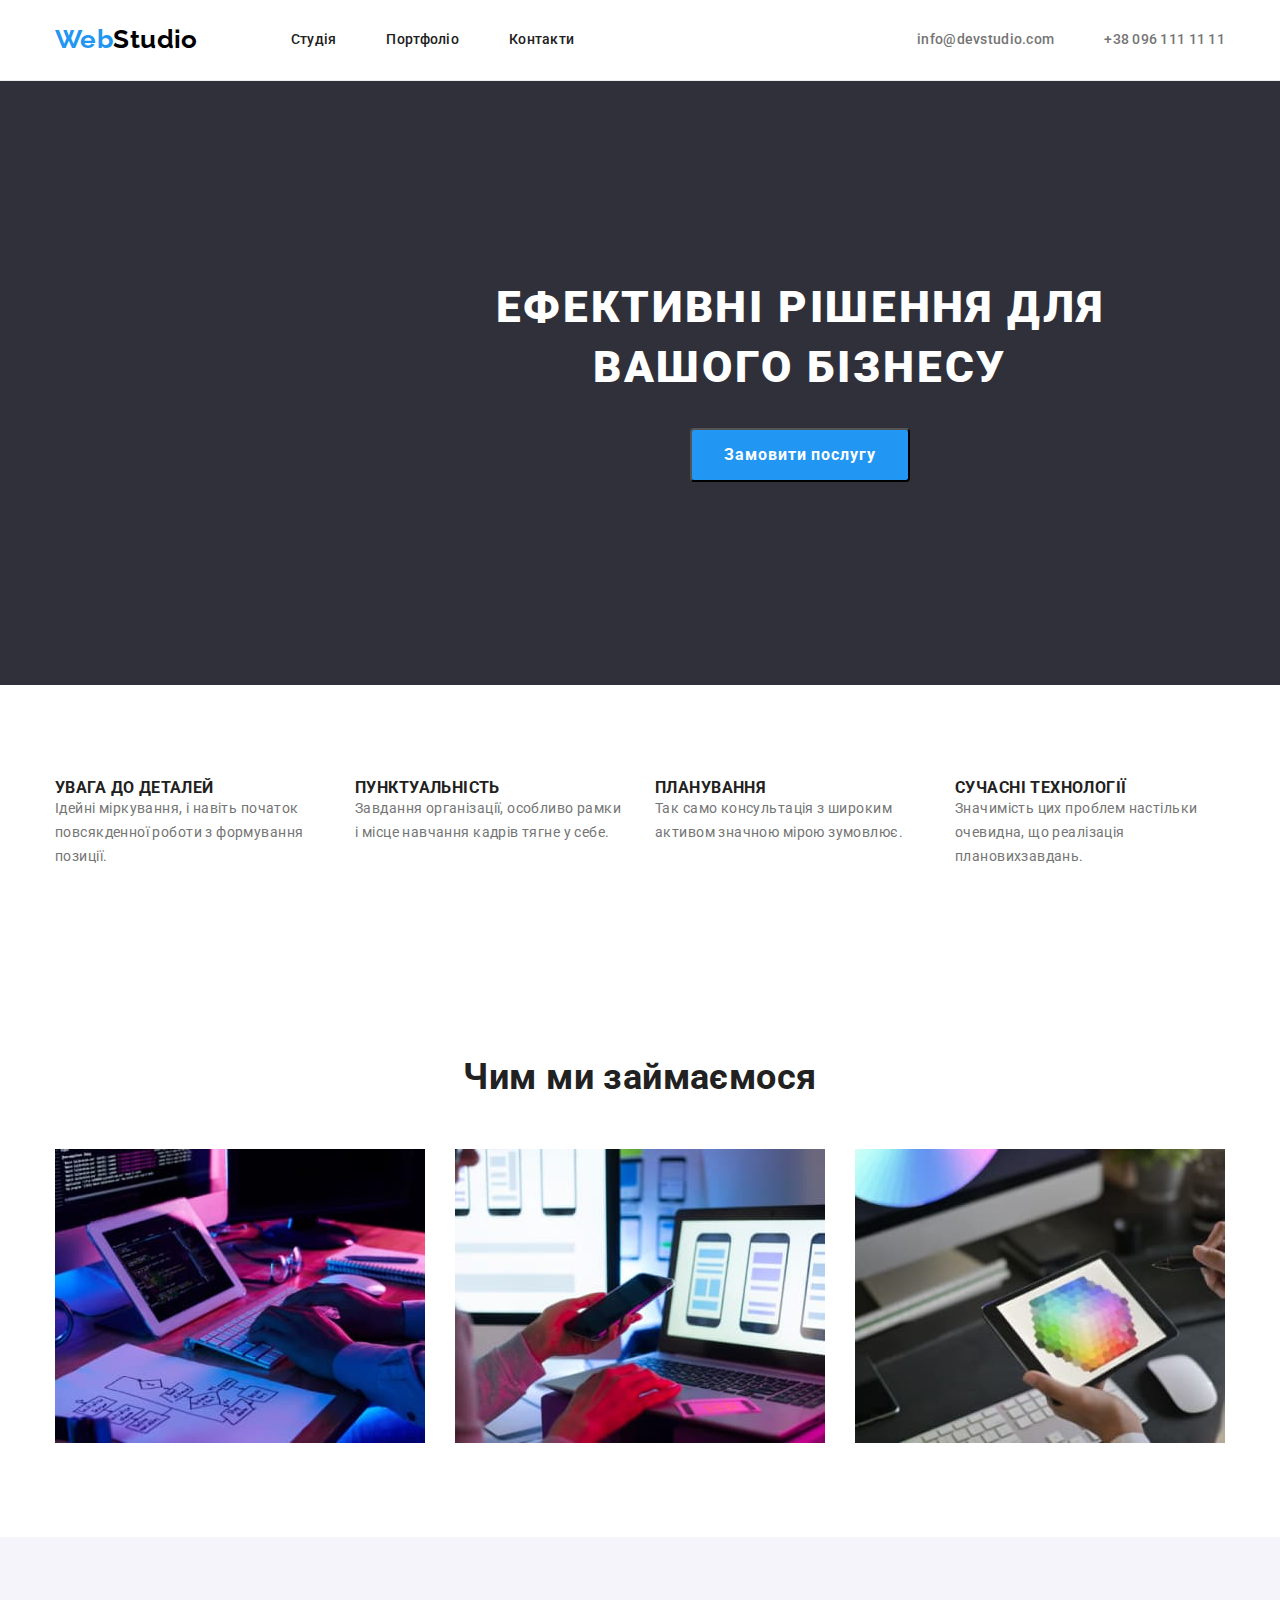
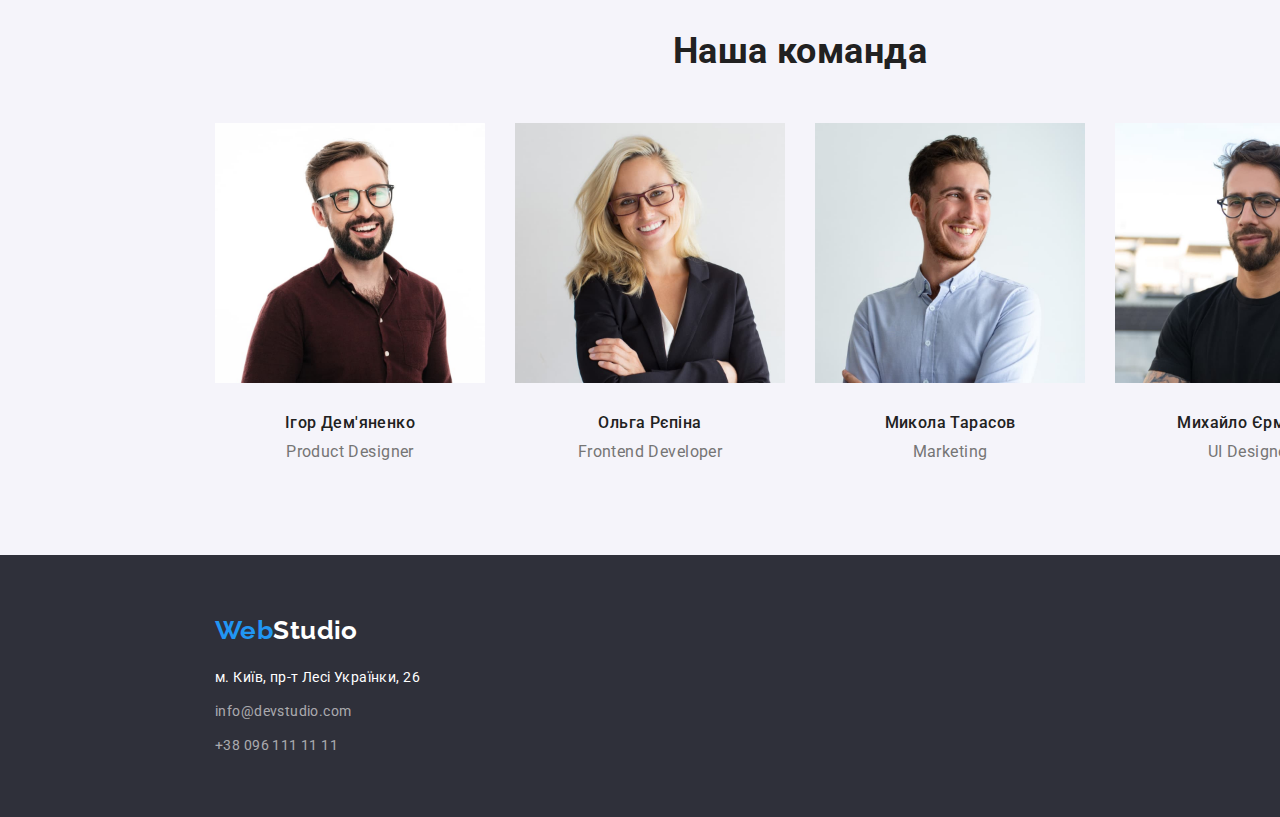
==== index.html @ 558d6cc8 "Initial commit" ====
<!DOCTYPE html>
<html lang="uk">
  <head>
    <meta charset="UTF-8" />
    <meta http-equiv="X-UA-Compatible" content="IE=edge" />
    <meta name="viewport" content="width=device-width, initial-scale=1.0" />
    <title>WebStudio</title>
    <link
      rel="stylesheet"
      href="https://cdnjs.cloudflare.com/ajax/libs/modern-normalize/1.1.0/modern-normalize.min.css"
    />
    <link rel="stylesheet" href="./css/style.css" />
    <link rel="preconnect" href="https://fonts.googleapis.com" />
    <link rel="preconnect" href="https://fonts.gstatic.com" crossorigin />
    <link
      href="https://fonts.googleapis.com/css2?family=Montserrat:wght@400;700&family=Raleway:wght@700&family=Roboto:wght@400;500;700;900&display=swap"
      rel="stylesheet"
    />
  </head>
  <body>
    <!--Шапка-->
    <header class="hat">
      <div class="container">
        <nav class="site-nav">
          <a class="logo" href="/"><span class="logo-text">Web</span>Studio</a>
          <ul class="hat-list">
            <li class="item"><a class="link" href="./index.html">Студія</a></li>
            <li class="item">
              <a class="link" href="./portfolio.html">Портфоліо</a>
            </li>
            <li class="item"><a class="link" href="">Контакти</a></li>
          </ul>
        </nav>
        <ul class="auth-nav">
          <li class="item">
            <a class="link" href="mailto:info@devstudio.com"
              >info@devstudio.com</a
            >
          </li>
          <li class="item">
            <a class="link" href="tel:+380961111111">+38 096 111 11 11</a>
          </li>
        </ul>
      </div>
    </header>
    <main>
      <!--Герой-->

      <section class="hero ">
        <div class="hero-box container">
          <h1 class="hero-title">
          Ефективні рішення для вашого бізнесу
        </h1>
        <button class="button" type="button">Замовити послугу</button>
        </div>
      </section>

      <!--особливості-->

      <section class="features section container">
        <h2 class="section-title visually-hidden">Особливості</h2>
        <ul class="features-list">

          <li class="item">
            <h3 class="features-title">УВАГА ДО ДЕТАЛЕЙ</h3>
            <p class="features-text">
              Ідейні міркування, і навіть початок повсякденної роботи з
              формування позиції.
            </p>
          </li>

          <li class="item">
            <h3 class="features-title">ПУНКТУАЛЬНІСТЬ</h3>
            <p class="features-text">
              Завдання організації, особливо рамки і місце навчання кадрів тягне
              у себе.
            </p>
          </li>

          <li class="item">
            <h3 class="features-title">ПЛАНУВАННЯ</h3>
            <p class="features-text">
              Так само консультація з широким активом значною мірою зумовлює.
            </p>
          </li>

          <li class="item">
            <h3 class="features-title">СУЧАСНІ ТЕХНОЛОГІЇ</h3>
            <p class="features-text">
              Значимість цих проблем настільки очевидна, що реалізація
              плановихзавдань.
            </p>
          </li>
        </ul>
      </section>

      <!--чим ми займаемося-->

      <section class="work section container">
        <h2 class="section-title">Чим ми займаємося</h2>
        <ul class="work-list">
          <li class="item">
            <img 
              class="image"
              src="./images/desktop.jpg"
              alt="створення дистопних додатків"
              width="370"
            />
          </li>
          <li class="item">
            <img 
              class="image"
              src="./images/mobile.jpg"
              alt="створення мобільних додатків"
              width="370"
            />
          </li>
          <li class="item">
            <img 
              class="image"
              src="./images/design.jpg"
              alt="виконання дизайнерських рішень"
              width="370"
            />
          </li>
        </ul>
      </section>

      <!--наша команда-->

      <section class="comand section">
        <div class="container">
          <h2 class="section-title">Наша команда</h2>
        <ul class="comand-list">
          <li class="item">
            <img 
            class="image" 
            src="./images/igor.jpg" 
            alt="Ігор Дем'яненко" 
            width="270" 
            />
            <h3 class="comand-name">Ігор Дем'яненко</h3>
            <p class="text">Product Designer</p>
          </li>
          <li class="item">
            <img 
            class="image" 
            src="./images/olga.jpg" 
            alt="Ольга Рєпіна" 
            width="270" 
            />
            <h3 class="comand-name">Ольга Рєпіна</h3>
            <p class="text">Frontend Developer</p>
          </li>
          <li class="item">
            <img 
            class="image" 
            src="./images/nikolay.jpg" 
            alt="Микола Тарасов" 
            width="270" 
            />
            <h3 class="comand-name">Микола Тарасов</h3>
            <p class="text">Marketing</p>
          </li>
          <li class="item">
            <img 
            class="image" 
            src="./images/misha.jpg" 
            alt="Михайло Єрмаков" 
            width="270" 
            />
            <h3 class="comand-name">Михайло Єрмаков</h3>
            <p class="text">UI Designer</p>
          </li>
        </ul>
        </div>
      </section>
    </main>

    <!--підвал-->

    <footer class="footer">
      <div class="contact container">
        <a class="link" href="./index.html">
          <span class="logo">Web</span>Studio
        </a>
        <address class="address">
          <ul class="address-list">
            <li class="item">
              <p class="text">м. Київ, пр-т Лесі Українки, 26</p>
            </li>
            <li class="item">
              <a class="link" href="mailto:info@devstudio.com"
                >info@devstudio.com</a
              >
            </li>
            <li class="item">
              <a class="link" href="tel:+380961111111">+38 096 111 11 11</a>
            </li>
          </ul>
        </address>
      </div>
    </footer>
  </body>
</html>
---- css/style.css ----
:root {
  --logo-text: #000000;
  --basic-text-color: #212121;
  --additional-text-color: #757575;
  --auxiliary-text-color: #ffffff;
  --hover-color: #2196f3;
  --backgroud-color: #f5f5f5;
  --comand-fone-color: #f5f4fa;
  --booton-activ-color: #188ce8;
  --border-hat-color: #ececec;
  --contact-footer-color: rgba(255, 255, 255, 0.6);
  --background-footer-color: #2f303a;
  --border-portfolio-color: #EEEEEE;
}

body {
  color: var(--additional-text-color);
  background-color: var(--auxiliary-text-color);
  font-family: "Roboto", sans-serif;
  font-size: 14px;
  line-height: 1.71;
  letter-spacing: 0.03em;
}

h1,h2,h3,ul,li,p{
  margin: 0;
  padding: 0;
}

img{
  display: block;
  max-width: 100%;
}


/* формат мейна */


.container {
  margin-left: auto;
  margin-right: auto;
  width: 1200px;
  padding-left: 15px;
  padding-right: 15px;
}


/* стиль логотипу */

.logo {
  color: var(--logo-text);

  font-family: "Raleway";
  font-weight: 700;
  font-size: 26px;
  line-height: 1.19;
  text-decoration: none;
}

.logo-text {
  color: var(--hover-color);
}

/* стиль навігації */

.hat {
  border-bottom-width: 1px;
  border-bottom-style: solid;
  border-bottom-color: var(--border-hat-color);
  background-color: var(--auxiliary-text-color);
}

.hat .container{
  display: flex;
  justify-content: space-between;
  align-items: center;
}

.hat .logo {
  padding: 24px 0 25px;
  margin-right: 93px;
}

.hat-list {
  display: flex;
  list-style: none;
}

.hat-list > .item {
  display: block;
}

.hat-list .item:not(:last-child) {
  margin-right: 50px;
}

.hat .link {
  font-weight: 500;
  line-height: 1.14;
  letter-spacing: 0.02em;
  text-decoration: none;
}

.site-nav {
  display: flex;
  align-items: center;
}

.site-nav .link {
  display: block;
  padding: 32px 0;
  color: var(--basic-text-color);
}

.site-nav .link:hover,
.site-nav .link:focus {
  color: var(--hover-color);
}

.auth-nav {
  display: flex;

  list-style: none;
}

.auth-nav .item:not(:first-child) {
  margin-left: 50px;
}

.auth-nav .link {
  padding: 32px 0;
  color: var(--additional-text-color);
}

.auth-nav .link:hover,
.auth-nav .link:focus {
  color: var(--hover-color);
}

/* стиль блоку героя */

.hero {
  width: 1600px;
  text-align: center;
  margin-left: auto;
  margin-right: auto;
  background-color: var(--background-footer-color);
}

.hero-box{
  padding-top: 197px;
  padding-bottom: 203px;}

.hero-title {
  width: 696px;
  margin: auto;
  margin-bottom: 30px;

  color: var(--auxiliary-text-color);

  font-weight: 900;
  font-size: 44px;
  line-height: 1.36;
  text-align: center;
  letter-spacing: 0.06em;
  text-transform: uppercase;
}

/* стилізаця кнопки блоку героя */

.button {
  cursor: pointer;
  border-radius: 4px;
  padding: 10px 32px;

  color: var(--auxiliary-text-color);
  background-color: var(--hover-color);

  font-family: "Roboto";
  font-weight: 700;
  font-size: 16px;
  line-height: 1.88;
  letter-spacing: 0.06em;
}

.button:hover,
.button:focus {
  background-color: var(--booton-activ-color);
}

/* стиль заголовків секцій */
.visually-hidden {
  position: absolute;
  white-space: nowrap;
  width: 1px;
  height: 1px;
  overflow: hidden;
  border: 0;
  padding: 0;
  clip: rect(0 0 0 0);
  clip-path: inset(50%);
  margin: -1px;
  font-size: 36px;
  line-height: 1.16;
}

.section-title {
  margin-bottom: 50px;
  color: var(--basic-text-color);

  font-weight: 700;
  font-size: 36px;
  line-height: 1.16;
  text-align: center;
}

.section {
  padding-top: 94px;
  padding-bottom: 94px;
}

/* стиль секції особливості */

.features-title {
  color: var(--basic-text-color);
  font-weight: 700;
  line-height: 1.14;
  text-transform: uppercase;
}

.features-list {
  display: flex;
  margin-left: -30px;

  list-style: none;
}

.features-list .item{
  margin-left: 30px;
  flex-basis: calc(100% / 4 - 30px);
}

/* стиль секції чим ми займаємося */

.work-list {
  display: flex;
  margin-left: -30px;

  list-style: none;
}

.work-list .item{
  flex-basis: calc(100% / 3 - 30px);
  margin-left: 30px;
}

/* стиль секції команда */

.comand {
  width: 1600px;
  margin-left: auto;
  margin-right: auto;
  background-color: var(--comand-fone-color);
}

.comand-name {
  margin-bottom: 10px;

  color: var(--basic-text-color);

  font-weight: 500;
  font-size: 16px;
  line-height: 1.19;
}

.comand-list {
  display: flex;
  margin-left: -30px;
  list-style: none;
}

.comand-list .item {
  margin-left: 30px;
  flex-basis: calc(100% / 4 - 30px);
  text-align: center;
}

.comand-list .image {
  margin-bottom: 30px;
}

.comand-list .text {
  font-size: 16px;
  line-height: 1.19;
}

/* стиль футера */

.footer {
  width: 1600px;
  margin-left: auto;
  margin-right: auto;
  background-color:var(--background-footer-color);
}

.container > .link {
  display: inline-block;
  margin-bottom: 20px;

  color: var(--auxiliary-text-color);
  font-family: "Raleway";
  font-weight: 700;
  font-size: 26px;
  line-height: 1.19;
  text-decoration: none;
}

.footer .logo {
  color: var(--hover-color);
}

.contact{
  padding: 60px 15px;
}

/* стилізація адреса футера */

.address {
  font-style: normal;
}

.address-list {
  list-style: none;
}

.address-list .item:not(:last-child) {
  margin-bottom: 10px;
}

.address-list .link {
  color: var(--contact-footer-color);
  text-decoration: none;
}

.address-list .link:hover,
.address-list .link:focus {
  color: var(--hover-color);
}

.address .text {
  color: var(--auxiliary-text-color);
}

/* портфолио */
/*   фильтр  */

.filter-button {
  padding: 6px 22px;
  border-radius: 4px;

  color: var(--basic-text-color);
  background-color: var(--comand-fone-color);

  cursor: pointer;
  font-family: "Roboto";
  font-weight: 500;
  font-size: 16px;
  line-height: 1.62;
}

.filter-button:hover,
.filter-button:focus {
  color: var(--auxiliary-text-color);
  background-color: var(--hover-color);
}

.filter-list {
  display: flex;
  justify-content: center;
  margin-bottom: 50px;

  list-style: none;
}

.filter-list .item:not(:last-child) {
  margin-right: 8px;
}
/* стилізація проєктів */

.project{
  width: 1600px;
  margin-left: auto;
  margin-right: auto;
}

.project-list {
  display: flex;
  flex-wrap: wrap;
  justify-content: center;

  list-style: none;
}

.project-list .item {
  margin-right: 30px;
  margin-bottom: 30px;
  flex-basis: calc((100% - 2*30px) / 3);
}

.project-list .item:nth-child(3n){
  margin-right: 0;
}
.project-list .item:nth-last-child(-n + 3){
  margin-bottom: 0;
}

.item .link {
  text-decoration: none;
}



.project-list .text {
  border: 1px solid var(--border-portfolio-color);
  border-top: transparent;
  padding: 20px 24px;
}

.project-name {
  margin-bottom: 4px;

  color: var(--basic-text-color);
  text-decoration: none;
  font-weight: 700;
  font-size: 18px;
  line-height: 2;
  letter-spacing: 0.06em;
}

.project-text {
  color: var(--additional-text-color);
  font-size: 16px;
  line-height: 1.88;
}
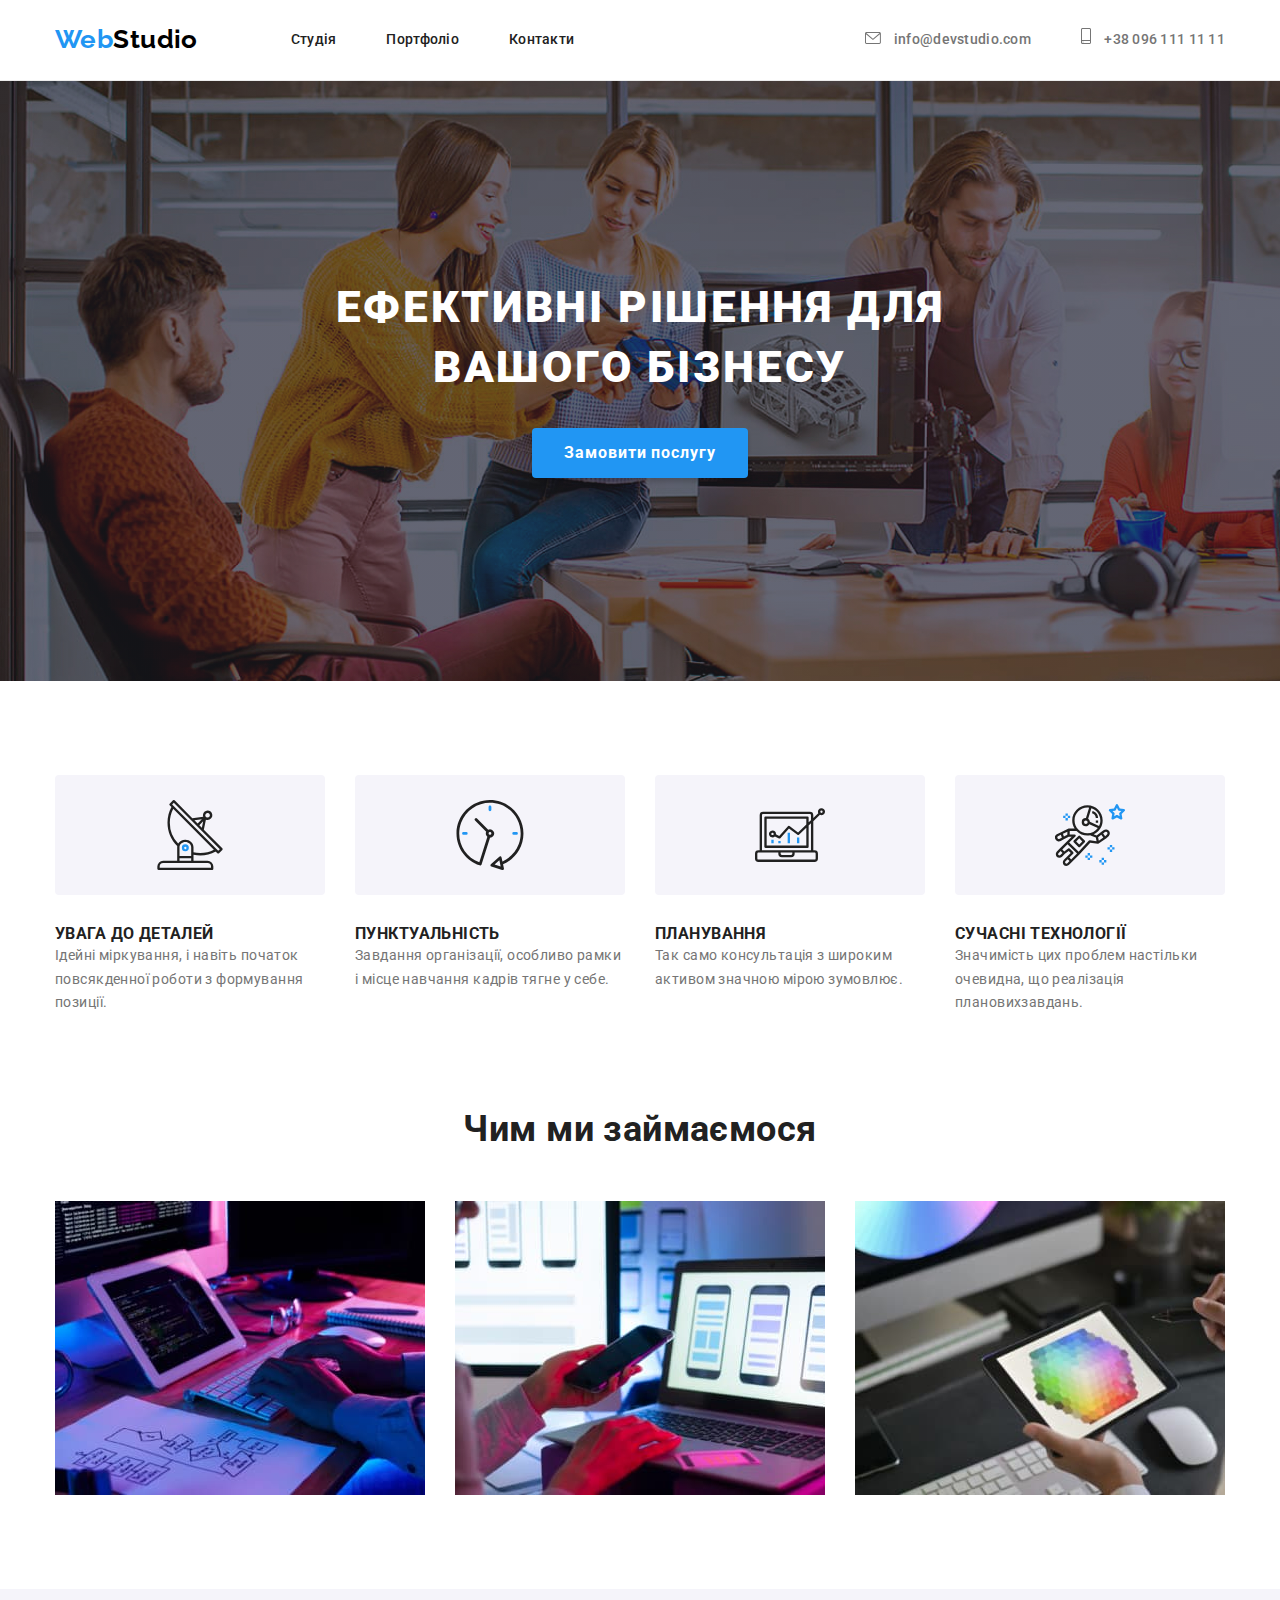
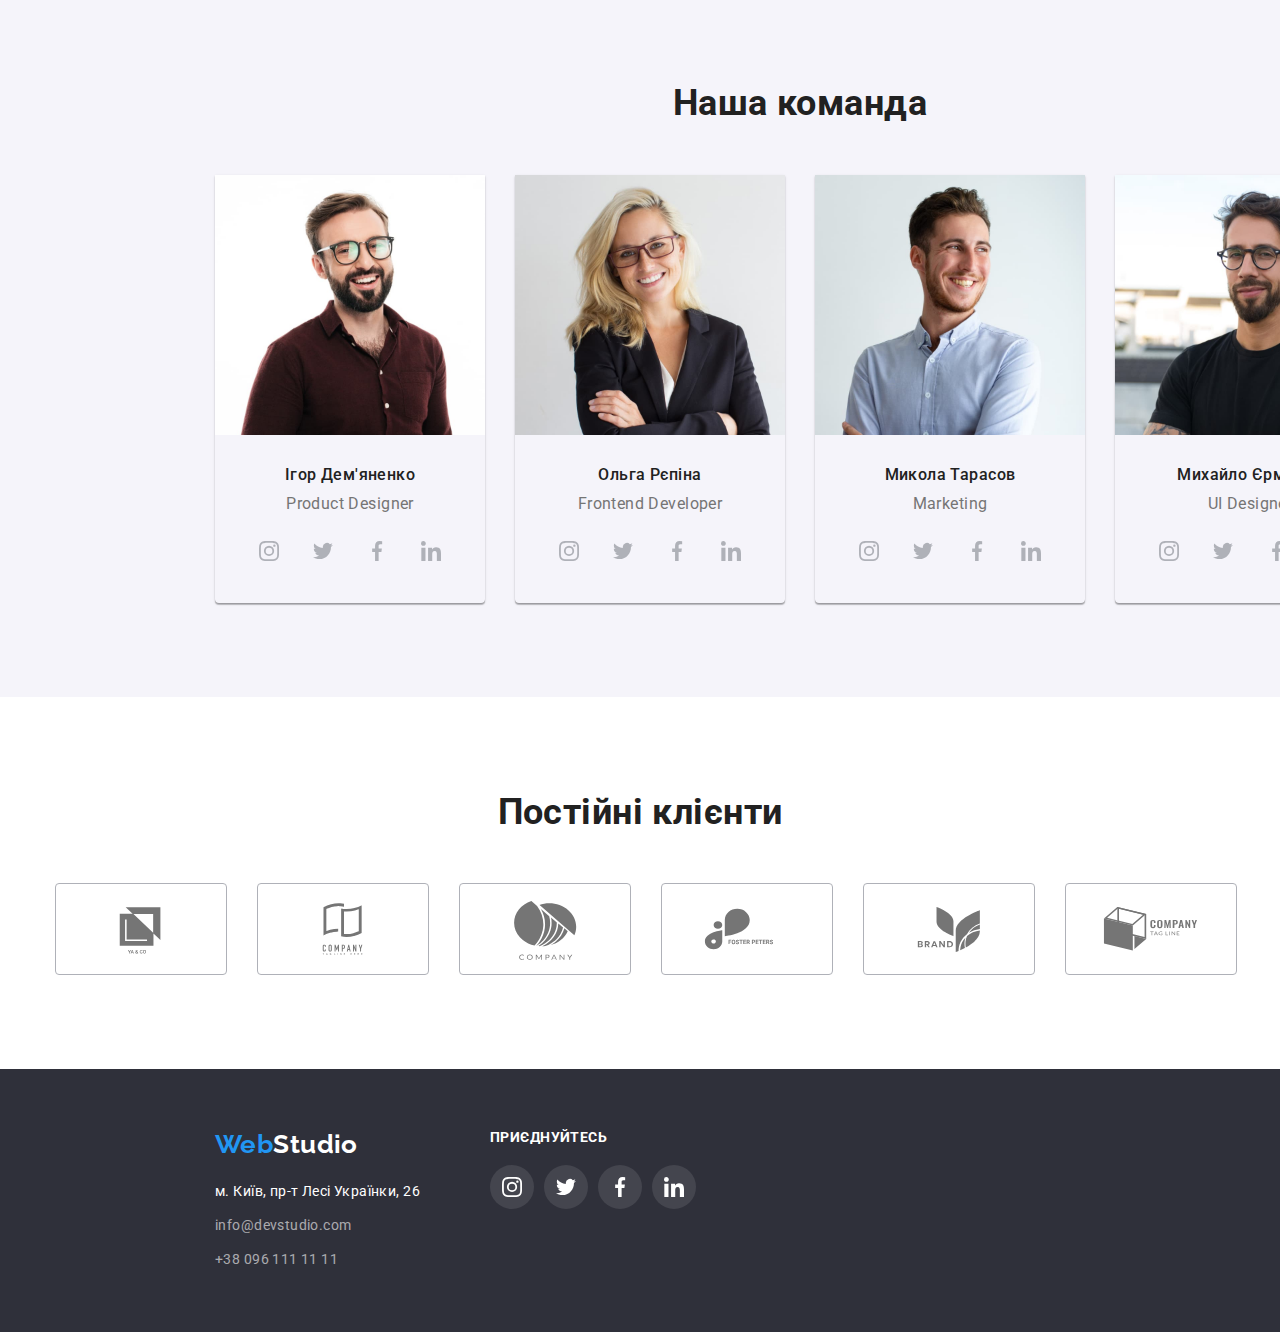
==== commit cfa170a2: "стилізація свг, добавлення секції" ====
--- a/index.html
+++ b/index.html
@@ -17,8 +17,11 @@
       rel="stylesheet"
     />
   </head>
+  
   <body>
+
     <!--Шапка-->
+
     <header class="hat">
       <div class="container">
         <nav class="site-nav">
@@ -33,25 +36,32 @@
         </nav>
         <ul class="auth-nav">
           <li class="item">
-            <a class="link" href="mailto:info@devstudio.com"
-              >info@devstudio.com</a
-            >
-          </li>
-          <li class="item">
-            <a class="link" href="tel:+380961111111">+38 096 111 11 11</a>
+            <a class="link" href="mailto:info@devstudio.com">
+              <svg class="icon-mail">
+                <use href="./images/icons.svg#icon-envelope"></use>
+              </svg>
+              info@devstudio.com
+            </a>
+          </li>
+          <li class="item">
+            <a class="link" href="tel:+380961111111">
+              <svg class="icon-smartphone">
+                <use href="./images/icons.svg#icon-smartphone"></use>
+              </svg>
+              +38 096 111 11 11
+            </a>
           </li>
         </ul>
       </div>
     </header>
+
     <main>
       <!--Герой-->
 
-      <section class="hero ">
+      <section class="hero">
         <div class="hero-box container">
-          <h1 class="hero-title">
-          Ефективні рішення для вашого бізнесу
-        </h1>
-        <button class="button" type="button">Замовити послугу</button>
+          <h1 class="hero-title">Ефективні рішення для вашого бізнесу</h1>
+          <button class="button" type="button">Замовити послугу</button>
         </div>
       </section>
 
@@ -60,8 +70,12 @@
       <section class="features section container">
         <h2 class="section-title visually-hidden">Особливості</h2>
         <ul class="features-list">
-
-          <li class="item">
+          <li class="item">
+            <div class="blok-icon">
+              <svg class="features-icon" width="70px" height="70px">
+                <use href="./images/icons.svg#icon-antenna"></use>
+              </svg>
+            </div>
             <h3 class="features-title">УВАГА ДО ДЕТАЛЕЙ</h3>
             <p class="features-text">
               Ідейні міркування, і навіть початок повсякденної роботи з
@@ -70,6 +84,11 @@
           </li>
 
           <li class="item">
+            <div class="blok-icon">
+              <svg class="features-icon" width="70px" height="70px">
+                <use href="./images/icons.svg#icon-clock"></use>
+              </svg>
+            </div>
             <h3 class="features-title">ПУНКТУАЛЬНІСТЬ</h3>
             <p class="features-text">
               Завдання організації, особливо рамки і місце навчання кадрів тягне
@@ -78,6 +97,11 @@
           </li>
 
           <li class="item">
+            <div class="blok-icon">
+              <svg class="features-icon" width="70px" height="70px">
+                <use href="./images/icons.svg#icon-diagram"></use>
+              </svg>
+            </div>
             <h3 class="features-title">ПЛАНУВАННЯ</h3>
             <p class="features-text">
               Так само консультація з широким активом значною мірою зумовлює.
@@ -85,6 +109,11 @@
           </li>
 
           <li class="item">
+            <div class="blok-icon">
+              <svg class="features-icon" width="70px" height="70px">
+                <use href="./images/icons.svg#icon-astronaut"></use>
+              </svg>
+            </div>
             <h3 class="features-title">СУЧАСНІ ТЕХНОЛОГІЇ</h3>
             <p class="features-text">
               Значимість цих проблем настільки очевидна, що реалізація
@@ -96,11 +125,11 @@
 
       <!--чим ми займаемося-->
 
-      <section class="work section container">
+      <section class="work container">
         <h2 class="section-title">Чим ми займаємося</h2>
         <ul class="work-list">
           <li class="item">
-            <img 
+            <img
               class="image"
               src="./images/desktop.jpg"
               alt="створення дистопних додатків"
@@ -108,7 +137,7 @@
             />
           </li>
           <li class="item">
-            <img 
+            <img
               class="image"
               src="./images/mobile.jpg"
               alt="створення мобільних додатків"
@@ -116,7 +145,7 @@
             />
           </li>
           <li class="item">
-            <img 
+            <img
               class="image"
               src="./images/design.jpg"
               alt="виконання дизайнерських рішень"
@@ -131,74 +160,290 @@
       <section class="comand section">
         <div class="container">
           <h2 class="section-title">Наша команда</h2>
-        <ul class="comand-list">
-          <li class="item">
-            <img 
-            class="image" 
-            src="./images/igor.jpg" 
-            alt="Ігор Дем'яненко" 
-            width="270" 
-            />
-            <h3 class="comand-name">Ігор Дем'яненко</h3>
-            <p class="text">Product Designer</p>
-          </li>
-          <li class="item">
-            <img 
-            class="image" 
-            src="./images/olga.jpg" 
-            alt="Ольга Рєпіна" 
-            width="270" 
-            />
-            <h3 class="comand-name">Ольга Рєпіна</h3>
-            <p class="text">Frontend Developer</p>
-          </li>
-          <li class="item">
-            <img 
-            class="image" 
-            src="./images/nikolay.jpg" 
-            alt="Микола Тарасов" 
-            width="270" 
-            />
-            <h3 class="comand-name">Микола Тарасов</h3>
-            <p class="text">Marketing</p>
-          </li>
-          <li class="item">
-            <img 
-            class="image" 
-            src="./images/misha.jpg" 
-            alt="Михайло Єрмаков" 
-            width="270" 
-            />
-            <h3 class="comand-name">Михайло Єрмаков</h3>
-            <p class="text">UI Designer</p>
-          </li>
-        </ul>
+          <ul class="comand-list">
+            <li class="item">
+              <img
+                class="image"
+                src="./images/igor.jpg"
+                alt="Ігор Дем'яненко"
+                width="270"
+              />
+              <div class="comand-box">
+                <h3 class="comand-name">Ігор Дем'яненко</h3>
+                <p class="text">Product Designer</p>
+                <ul class="social-list">
+                  <li class="social-list-item">
+                    <a class="social-list-link" href="#">
+                      <svg class="social-list-icon" width="20" height="20">
+                        <use href="./images/icons.svg#icon-instagram"></use>
+                      </svg>
+                    </a>
+                  </li>
+                  <li class="social-list-item">
+                    <a class="social-list-link" href="#">
+                      <svg class="social-list-icon" width="20" height="20">
+                        <use href="./images/icons.svg#icon-twitter"></use>
+                      </svg>
+                    </a>
+                  </li>
+                  <li class="social-list-item">
+                    <a class="social-list-link" href="#">
+                      <svg class="social-list-icon" width="20" height="20">
+                        <use href="./images/icons.svg#icon-facebook"></use>
+                      </svg>
+                    </a>
+                  </li>
+                  <li class="social-list-item">
+                    <a class="social-list-link" href="#">
+                      <svg class="social-list-icon" width="20" height="20">
+                        <use href="./images/icons.svg#icon-linkedin"></use>
+                      </svg>
+                    </a>
+                  </li>
+                </ul>
+              </div>
+            </li>
+
+            <li class="item">
+              <img
+                class="image"
+                src="./images/olga.jpg"
+                alt="Ольга Рєпіна"
+                width="270"
+              />
+              <div class="comand-box">
+                <h3 class="comand-name">Ольга Рєпіна</h3>
+                <p class="text">Frontend Developer</p>
+                <ul class="social-list">
+                  <li class="social-list-item">
+                    <a class="social-list-link" href="#">
+                      <svg class="social-list-icon" width="20" height="20">
+                        <use href="./images/icons.svg#icon-instagram"></use>
+                      </svg>
+                    </a>
+                  </li>
+                  <li class="social-list-item">
+                    <a class="social-list-link" href="#">
+                      <svg class="social-list-icon" width="20" height="20">
+                        <use href="./images/icons.svg#icon-twitter"></use>
+                      </svg>
+                    </a>
+                  </li>
+                  <li class="social-list-item">
+                    <a class="social-list-link" href="#">
+                      <svg class="social-list-icon" width="20" height="20">
+                        <use href="./images/icons.svg#icon-facebook"></use>
+                      </svg>
+                    </a>
+                  </li>
+                  <li class="social-list-item">
+                    <a class="social-list-link" href="#">
+                      <svg class="social-list-icon" width="20" height="20">
+                        <use href="./images/icons.svg#icon-linkedin"></use>
+                      </svg>
+                    </a>
+                  </li>
+                </ul>
+              </div>
+            </li>
+
+            <li class="item">
+              <img
+                class="image"
+                src="./images/nikolay.jpg"
+                alt="Микола Тарасов"
+                width="270"
+              />
+              <div class="comand-box">
+                <h3 class="comand-name">Микола Тарасов</h3>
+                <p class="text">Marketing</p>
+                <ul class="social-list">
+                  <li class="social-list-item">
+                    <a class="social-list-link" href="#">
+                      <svg class="social-list-icon" width="20" height="20">
+                        <use href="./images/icons.svg#icon-instagram"></use>
+                      </svg>
+                    </a>
+                  </li>
+                  <li class="social-list-item">
+                    <a class="social-list-link" href="#">
+                      <svg class="social-list-icon" width="20" height="20">
+                        <use href="./images/icons.svg#icon-twitter"></use>
+                      </svg>
+                    </a>
+                  </li>
+                  <li class="social-list-item">
+                    <a class="social-list-link" href="#">
+                      <svg class="social-list-icon" width="20" height="20">
+                        <use href="./images/icons.svg#icon-facebook"></use>
+                      </svg>
+                    </a>
+                  </li>
+                  <li class="social-list-item">
+                    <a class="social-list-link" href="#">
+                      <svg class="social-list-icon" width="20" height="20">
+                        <use href="./images/icons.svg#icon-linkedin"></use>
+                      </svg>
+                    </a>
+                  </li>
+                </ul>
+              </div>
+            </li>
+
+            <li class="item">
+              <img
+                class="image"
+                src="./images/misha.jpg"
+                alt="Михайло Єрмаков"
+                width="270"
+              />
+              <div class="comand-box">
+                <h3 class="comand-name">Михайло Єрмаков</h3>
+                <p class="text">UI Designer</p>
+                <ul class="social-list">
+                  <li class="social-list-item">
+                    <a class="social-list-link" href="#">
+                      <svg class="social-list-icon" width="20" height="20">
+                        <use href="./images/icons.svg#icon-instagram"></use>
+                      </svg>
+                    </a>
+                  </li>
+                  <li class="social-list-item">
+                    <a class="social-list-link" href="#">
+                      <svg class="social-list-icon" width="20" height="20">
+                        <use href="./images/icons.svg#icon-twitter"></use>
+                      </svg>
+                    </a>
+                  </li>
+                  <li class="social-list-item">
+                    <a class="social-list-link" href="#">
+                      <svg class="social-list-icon" width="20" height="20">
+                        <use href="./images/icons.svg#icon-facebook"></use>
+                      </svg>
+                    </a>
+                  </li>
+                  <li class="social-list-item">
+                    <a class="social-list-link" href="#">
+                      <svg class="social-list-icon" width="20" height="20">
+                        <use href="./images/icons.svg#icon-linkedin"></use>
+                      </svg>
+                    </a>
+                  </li>
+                </ul>
+              </div>
+            </li>
+          </ul>
         </div>
       </section>
+
+      <!-- постійні клієнти -->
+
+      <section class="clients container section">
+        <h2 class="clients-title">Постійні клієнти</h2>
+        <ul class="clients-list">
+          <li class="clients-item">
+            <a href="" class="clients-link">
+              <svg class="clients-icon" width="106" height="60">
+                <use href="./images/icons.svg#icon-yaco"></use>
+              </svg>
+            </a>
+          </li>
+          <li class="clients-item">
+            <a href="" class="clients-link">
+              <svg class="clients-icon" width="106" height="60">
+                <use href="./images/icons.svg#icon-tagline"></use>
+              </svg>
+            </a>
+          </li>
+          <li class="clients-item">
+            <a href="" class="clients-link">
+              <svg class="clients-icon" width="106" height="60">
+                <use href="./images/icons.svg#icon-group"></use>
+              </svg>
+            </a>
+          </li>
+          <li class="clients-item">
+            <a href="" class="clients-link">
+              <svg class="clients-icon" width="106" height="60">
+                <use href="./images/icons.svg#icon-foster"></use>
+              </svg>
+            </a>
+          </li>
+          <li class="clients-item">
+            <a href="" class="clients-link">
+              <svg class="clients-icon" width="106" height="60">
+                <use href="./images/icons.svg#icon-brand"></use>
+              </svg>
+            </a>
+          </li>
+          <li class="clients-item">
+            <a href="" class="clients-link">
+              <svg class="clients-icon" width="106" height="60">
+                <use href="./images/icons.svg#icon-taglinecom"></use>
+              </svg>
+            </a>
+          </li>
+        </ul>
+      </section>
     </main>
 
     <!--підвал-->
 
     <footer class="footer">
-      <div class="contact container">
-        <a class="link" href="./index.html">
-          <span class="logo">Web</span>Studio
-        </a>
-        <address class="address">
-          <ul class="address-list">
-            <li class="item">
-              <p class="text">м. Київ, пр-т Лесі Українки, 26</p>
-            </li>
-            <li class="item">
-              <a class="link" href="mailto:info@devstudio.com"
-                >info@devstudio.com</a
-              >
-            </li>
-            <li class="item">
-              <a class="link" href="tel:+380961111111">+38 096 111 11 11</a>
+      <div class="footer-box container">
+        <div class="contact">
+          <a class="link" href="./index.html">
+            <span class="logo">Web</span>Studio
+          </a>
+          <address class="address">
+            <ul class="address-list">
+              <li class="item">
+                <p class="text">м. Київ, пр-т Лесі Українки, 26</p>
+              </li>
+              <li class="item">
+                <a class="link" href="mailto:info@devstudio.com"
+                  >info@devstudio.com</a
+                >
+              </li>
+              <li class="item">
+                <a class="link" href="tel:+380961111111">+38 096 111 11 11</a>
+              </li>
+            </ul>
+          </address>
+        </div>
+        <div class="social">
+          <h2 class="social-title">приєднуйтесь</h2>
+          <ul class="social-list">
+            <li class="social-list-item">
+              <a class="social-list-link" href="#">
+                <svg class="social-list-icon" width="20" height="20">
+                  <use href="./images/icons.svg#icon-instagram"></use>
+                </svg>
+              </a>
+            </li>
+            <li class="social-list-item">
+              <a class="social-list-link" href="#">
+                <svg class="social-list-icon" width="20" height="20">
+                  <use href="./images/icons.svg#icon-twitter"></use>
+                </svg>
+              </a>
+            </li>
+            <li class="social-list-item">
+              <a class="social-list-link" href="#">
+                <svg class="social-list-icon" width="20" height="20">
+                  <use href="./images/icons.svg#icon-facebook"></use>
+                </svg>
+              </a>
+            </li>
+            <li class="social-list-item">
+              <a class="social-list-link" href="#">
+                <svg class="social-list-icon" width="20" height="20">
+                  <use href="./images/icons.svg#icon-linkedin"></use>
+                </svg>
+              </a>
             </li>
           </ul>
-        </address>
+        </div>
       </div>
     </footer>
   </body>
--- a/css/style.css
+++ b/css/style.css
@@ -10,7 +10,7 @@
   --border-hat-color: #ececec;
   --contact-footer-color: rgba(255, 255, 255, 0.6);
   --background-footer-color: #2f303a;
-  --border-portfolio-color: #EEEEEE;
+  --border-portfolio-color: #eeeeee;
 }
 
 body {
@@ -22,19 +22,22 @@
   letter-spacing: 0.03em;
 }
 
-h1,h2,h3,ul,li,p{
+h1,
+h2,
+h3,
+ul,
+li,
+p {
   margin: 0;
   padding: 0;
 }
 
-img{
+img {
   display: block;
   max-width: 100%;
 }
 
-
 /* формат мейна */
-
 
 .container {
   margin-left: auto;
@@ -44,7 +47,6 @@
   padding-right: 15px;
 }
 
-
 /* стиль логотипу */
 
 .logo {
@@ -70,7 +72,7 @@
   background-color: var(--auxiliary-text-color);
 }
 
-.hat .container{
+.hat .container {
   display: flex;
   justify-content: space-between;
   align-items: center;
@@ -119,12 +121,27 @@
 
 .auth-nav {
   display: flex;
+  align-items: center;
 
   list-style: none;
 }
 
 .auth-nav .item:not(:first-child) {
   margin-left: 50px;
+}
+
+.icon-mail {
+  width: 16px;
+  height: 12px;
+  margin-right: 10px;
+  fill: currentColor;
+}
+
+.icon-smartphone {
+  width: 10px;
+  height: 16px;
+  margin-right: 10px;
+  fill: currentColor;
 }
 
 .auth-nav .link {
@@ -140,16 +157,24 @@
 /* стиль блоку героя */
 
 .hero {
-  width: 1600px;
+  max-width: 1600px;
+  height: 600px;
   text-align: center;
   margin-left: auto;
   margin-right: auto;
+  background-image: linear-gradient(
+      to right,
+      rgba(47, 48, 58, 0.4),
+      rgba(47, 48, 58, 0.4)
+    ),
+    url(../images/hero.jpg);
   background-color: var(--background-footer-color);
 }
 
-.hero-box{
+.hero-box {
   padding-top: 197px;
-  padding-bottom: 203px;}
+  padding-bottom: 203px;
+}
 
 .hero-title {
   width: 696px;
@@ -157,7 +182,6 @@
   margin-bottom: 30px;
 
   color: var(--auxiliary-text-color);
-
   font-weight: 900;
   font-size: 44px;
   line-height: 1.36;
@@ -172,6 +196,8 @@
   cursor: pointer;
   border-radius: 4px;
   padding: 10px 32px;
+  box-shadow: 0px 4px 4px rgba(0, 0, 0, 0.15);
+  border: none;
 
   color: var(--auxiliary-text-color);
   background-color: var(--hover-color);
@@ -235,13 +261,27 @@
   list-style: none;
 }
 
-.features-list .item{
+.features-list .item {
   margin-left: 30px;
   flex-basis: calc(100% / 4 - 30px);
 }
 
+.blok-icon {
+  width: 270px;
+  height: 120px;
+  padding: 25px 100px;
+  margin-bottom: 30px;
+  background-color: var(--comand-fone-color);
+  border-radius: 4px;
+  background-position: center;
+}
+
 /* стиль секції чим ми займаємося */
 
+.work {
+  padding-bottom: 94px;
+}
+
 .work-list {
   display: flex;
   margin-left: -30px;
@@ -249,7 +289,7 @@
   list-style: none;
 }
 
-.work-list .item{
+.work-list .item {
   flex-basis: calc(100% / 3 - 30px);
   margin-left: 30px;
 }
@@ -283,27 +323,116 @@
   margin-left: 30px;
   flex-basis: calc(100% / 4 - 30px);
   text-align: center;
-}
-
-.comand-list .image {
-  margin-bottom: 30px;
-}
-
-.comand-list .text {
+  box-shadow: 0px 1px 3px rgba(0, 0, 0, 0.12), 0px 1px 1px rgba(0, 0, 0, 0.14),
+    0px 2px 1px rgba(0, 0, 0, 0.2);
+  border-radius: 0px 0px 4px 4px;
+}
+
+.comand-box {
+  padding: 30px 32px;
+}
+
+.comand-box .text {
   font-size: 16px;
   line-height: 1.19;
+  margin-bottom: 16px;
+}
+
+.social-list {
+  display: flex;
+  justify-content: center;
+  list-style: none;
+}
+
+.social-list-item:not(:first-child) {
+  margin-left: 10px;
+}
+
+.social-list-link {
+  display: block;
+  width: 44px;
+  height: 44px;
+  border-radius: 50%;
+  padding: 12px;
+  color: #afb1b8;
+}
+
+.social-list-link:hover,
+.social-list-link:focus {
+  color: var(--auxiliary-text-color);
+  background-color: var(--hover-color);
+}
+
+.social-list-icon {
+  fill: currentColor;
+}
+
+/* стилізація секції постійні клієнти */
+
+.clients-title {
+  margin-bottom: 50px;
+
+  font-family: "Roboto";
+  font-weight: 700;
+  font-size: 36px;
+  line-height: calc(42 / 36);
+  text-align: center;
+  color: var(--basic-text-color);
+}
+
+.clients-list {
+  display: flex;
+}
+
+.clients-item {
+  height: 92px;
+  padding: 16px 32px;
+  flex-basis: calc((100% -5 * 30) / 6);
+  list-style: none;
+  border: 1px solid #afb1b8;
+  border-radius: 4px;
+}
+
+.clients-item:not(:last-child) {
+  margin-right: 30px;
+}
+
+.clients-item:hover,
+.clients-item:focus {
+  color: var(--hover-color);
+  border-color: var(--hover-color);
+}
+
+.clients-link {
+  display: block;
+  text-decoration: none;
+  color: inherit;
+}
+
+.clients-icon {
+  fill: currentColor;
 }
 
 /* стиль футера */
 
 .footer {
+  display: flex;
   width: 1600px;
   margin-left: auto;
   margin-right: auto;
-  background-color:var(--background-footer-color);
-}
-
-.container > .link {
+  background-color: var(--background-footer-color);
+}
+
+.footer-box {
+  padding: 60px 15px;
+  display: flex;
+}
+
+.contact {
+  margin-right: 70px;
+}
+
+.contact > .link {
   display: inline-block;
   margin-bottom: 20px;
 
@@ -315,12 +444,8 @@
   text-decoration: none;
 }
 
-.footer .logo {
+.contact .logo {
   color: var(--hover-color);
-}
-
-.contact{
-  padding: 60px 15px;
 }
 
 /* стилізація адреса футера */
@@ -351,6 +476,30 @@
   color: var(--auxiliary-text-color);
 }
 
+.social-title {
+  margin-bottom: 20px;
+
+  front-weight: 700;
+  font-size: 14px;
+  line-height: calc(16 / 14);
+  text-transform: uppercase;
+  color: var(--auxiliary-text-color);
+}
+
+.footer .social-list-link {
+  display: block;
+  width: 44px;
+  height: 44px;
+  border-radius: 50%;
+  padding: 12px;
+  color: var(--auxiliary-text-color);
+  background-color: rgba(255, 255, 255, 0.1);
+}
+
+.footer .social-list-link:hover,
+.footer .social-list-link:focus {
+  background-color: var(--hover-color);
+}
 /* портфолио */
 /*   фильтр  */
 
@@ -387,7 +536,7 @@
 }
 /* стилізація проєктів */
 
-.project{
+.project {
   width: 1600px;
   margin-left: auto;
   margin-right: auto;
@@ -404,21 +553,27 @@
 .project-list .item {
   margin-right: 30px;
   margin-bottom: 30px;
-  flex-basis: calc((100% - 2*30px) / 3);
-}
-
-.project-list .item:nth-child(3n){
+  flex-basis: calc((100% - 2 * 30px) / 3);
+}
+
+.project-list .item:nth-child(3n) {
   margin-right: 0;
 }
-.project-list .item:nth-last-child(-n + 3){
+
+.project-list .item:nth-last-child(-n + 3) {
   margin-bottom: 0;
 }
 
-.item .link {
-  text-decoration: none;
-}
-
-
+.project-list .item:hover,
+.project-list .item:focus {
+  box-shadow: 0px 1px 1px rgba(0, 0, 0, 0.12), 
+  0px 4px 4px rgba(0, 0, 0, 0.06),
+  1px 4px 6px rgba(0, 0, 0, 0.16);
+}
+
+.item > .link {
+  text-decoration: none;
+}
 
 .project-list .text {
   border: 1px solid var(--border-portfolio-color);
@@ -442,4 +597,3 @@
   font-size: 16px;
   line-height: 1.88;
 }
-
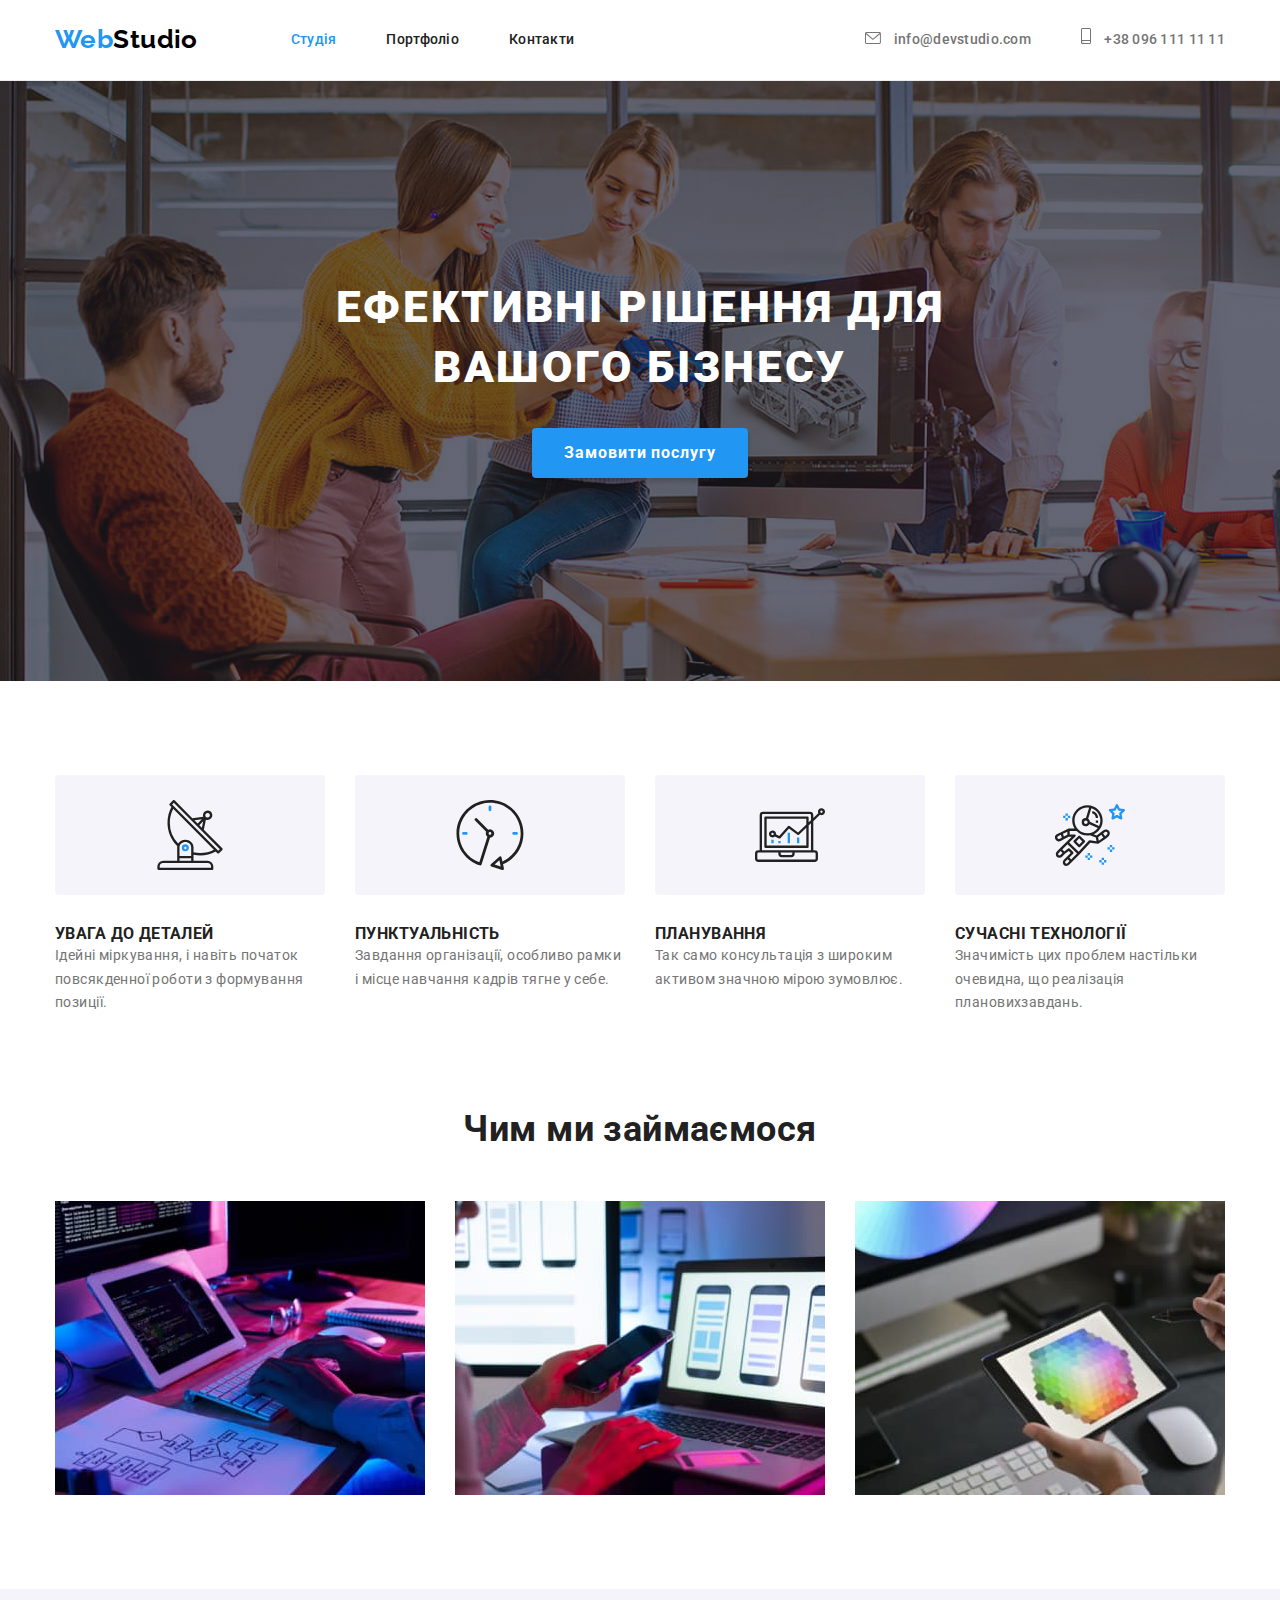
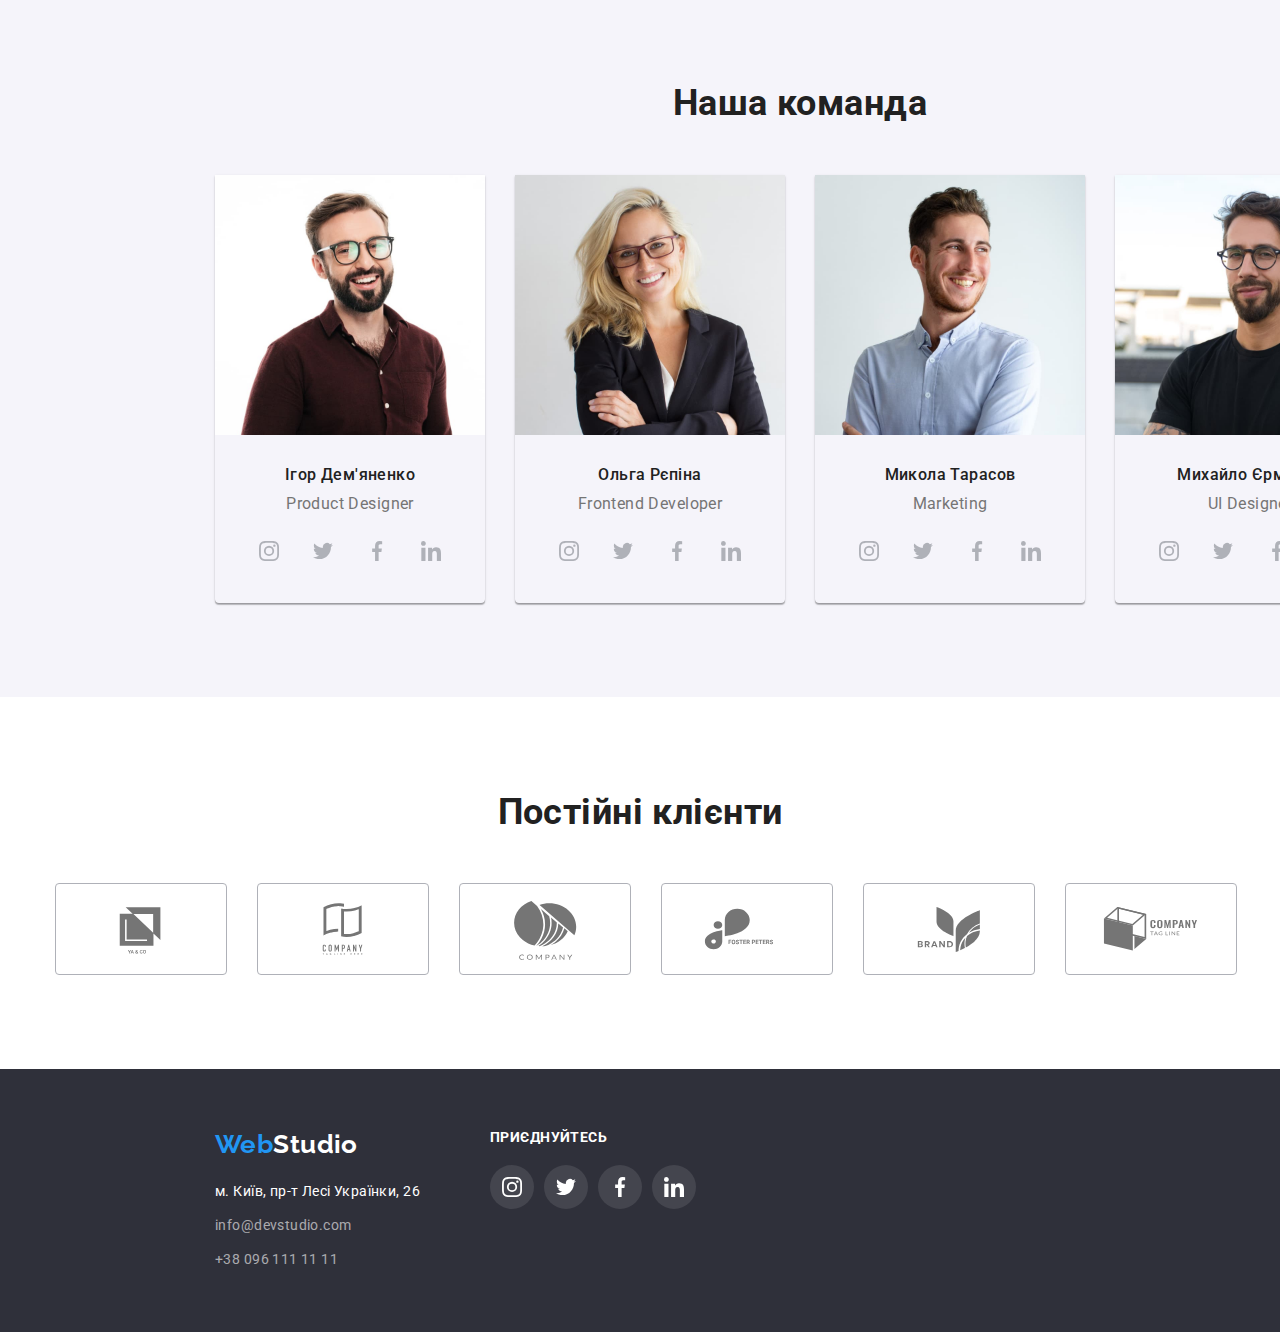
==== commit 5d330b70: "добавление активной страници" ====
--- a/index.html
+++ b/index.html
@@ -27,7 +27,7 @@
         <nav class="site-nav">
           <a class="logo" href="/"><span class="logo-text">Web</span>Studio</a>
           <ul class="hat-list">
-            <li class="item"><a class="link" href="./index.html">Студія</a></li>
+            <li class="item"><a class="link activ" href="./index.html">Студія</a></li>
             <li class="item">
               <a class="link" href="./portfolio.html">Портфоліо</a>
             </li>
--- a/css/style.css
+++ b/css/style.css
@@ -116,6 +116,10 @@
 
 .site-nav .link:hover,
 .site-nav .link:focus {
+  color: var(--hover-color);
+}
+
+.link.activ{
   color: var(--hover-color);
 }
 
@@ -506,6 +510,7 @@
 .filter-button {
   padding: 6px 22px;
   border-radius: 4px;
+  border: none;
 
   color: var(--basic-text-color);
   background-color: var(--comand-fone-color);
@@ -521,6 +526,9 @@
 .filter-button:focus {
   color: var(--auxiliary-text-color);
   background-color: var(--hover-color);
+  box-shadow: 0px 3px 1px rgba(0, 0, 0, 0.1), 
+  0px 1px 2px rgba(0, 0, 0, 0.08), 
+  0px 2px 2px rgba(0, 0, 0, 0.12);
 }
 
 .filter-list {
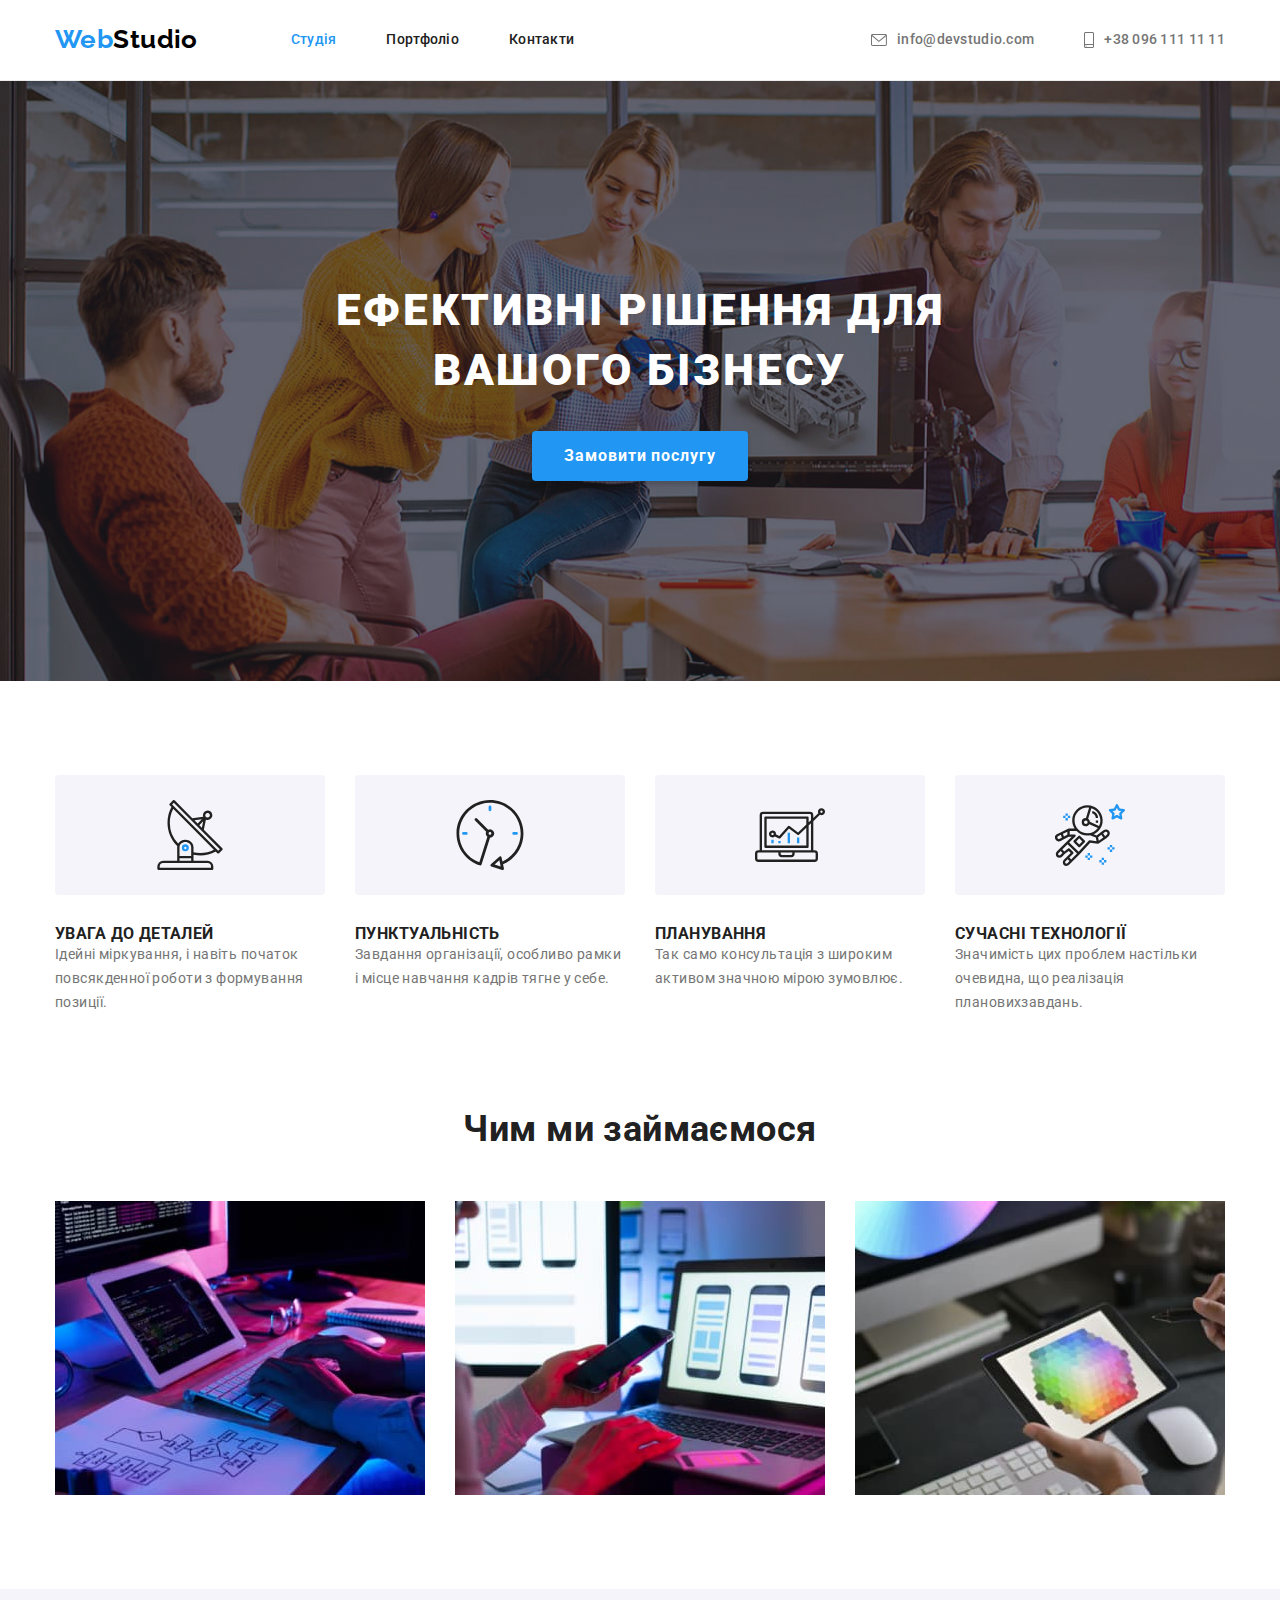
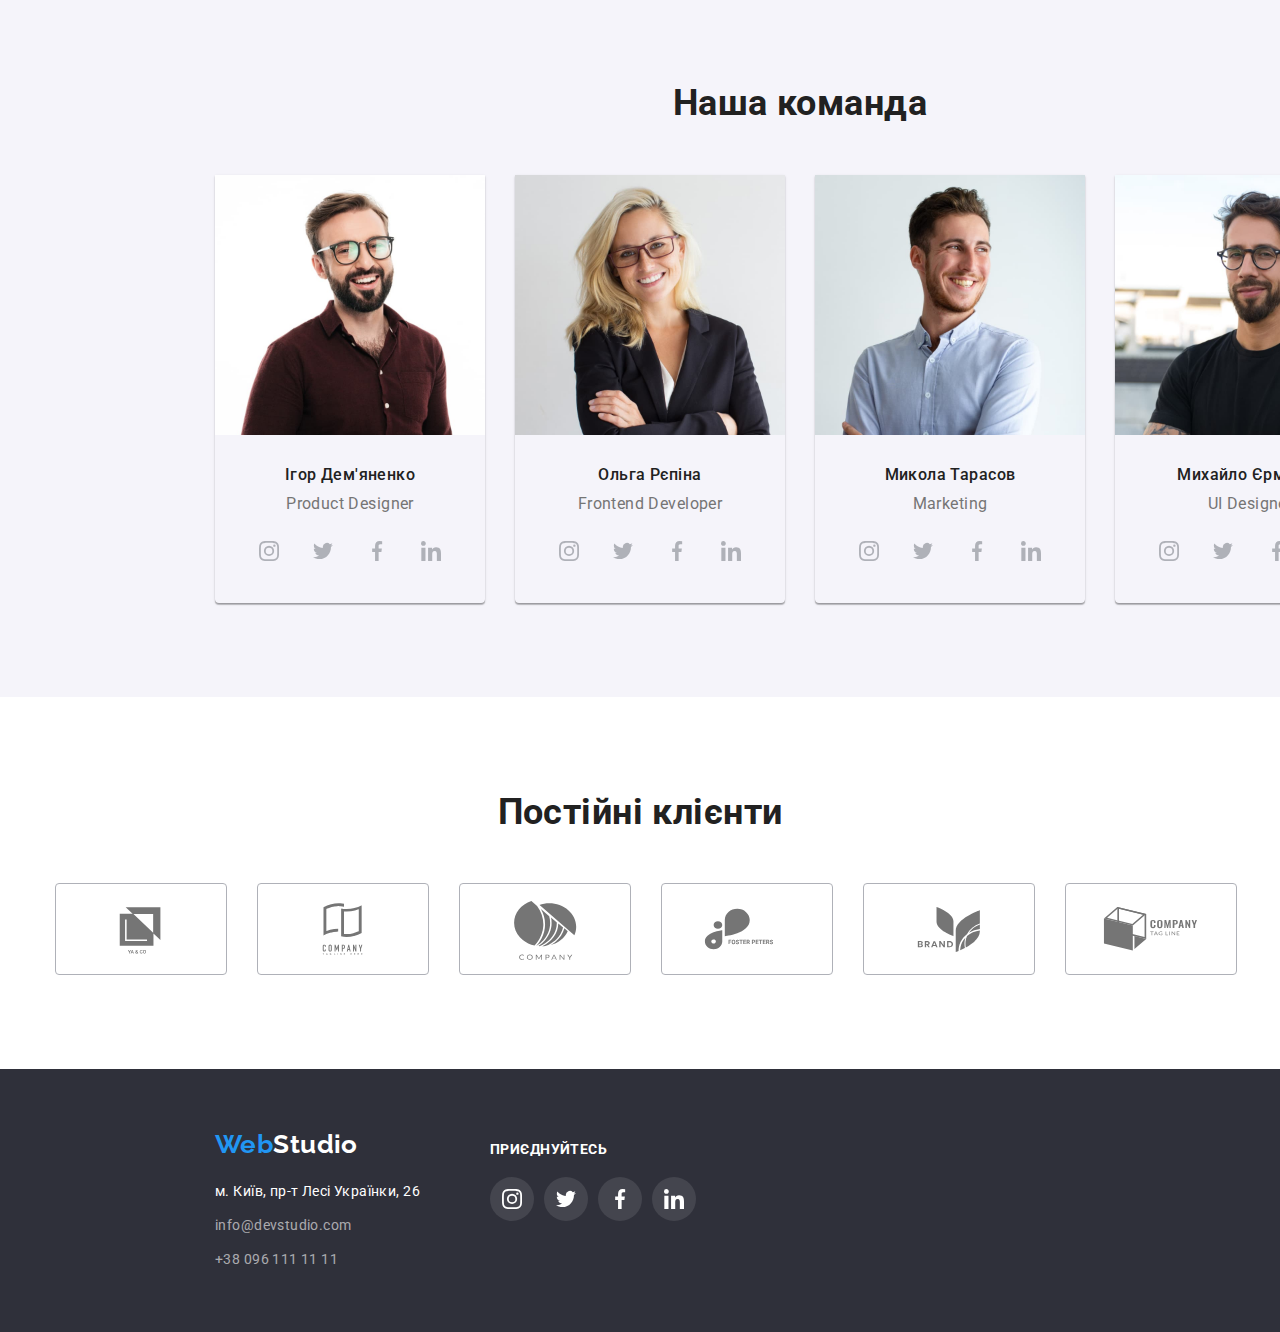
==== commit 07bc7315: "виправлення помилок" ====
--- a/index.html
+++ b/index.html
@@ -59,7 +59,7 @@
       <!--Герой-->
 
       <section class="hero">
-        <div class="hero-box container">
+        <div class="container">
           <h1 class="hero-title">Ефективні рішення для вашого бізнесу</h1>
           <button class="button" type="button">Замовити послугу</button>
         </div>
--- a/css/style.css
+++ b/css/style.css
@@ -149,6 +149,8 @@
 }
 
 .auth-nav .link {
+  display: flex;
+  align-items: center;
   padding: 32px 0;
   color: var(--additional-text-color);
 }
@@ -162,7 +164,7 @@
 
 .hero {
   max-width: 1600px;
-  height: 600px;
+  padding: 200px 0;
   text-align: center;
   margin-left: auto;
   margin-right: auto;
@@ -175,10 +177,6 @@
   background-color: var(--background-footer-color);
 }
 
-.hero-box {
-  padding-top: 197px;
-  padding-bottom: 203px;
-}
 
 .hero-title {
   width: 696px;
@@ -480,6 +478,10 @@
   color: var(--auxiliary-text-color);
 }
 
+.social{
+  padding-top: 12px;
+}
+
 .social-title {
   margin-bottom: 20px;
 
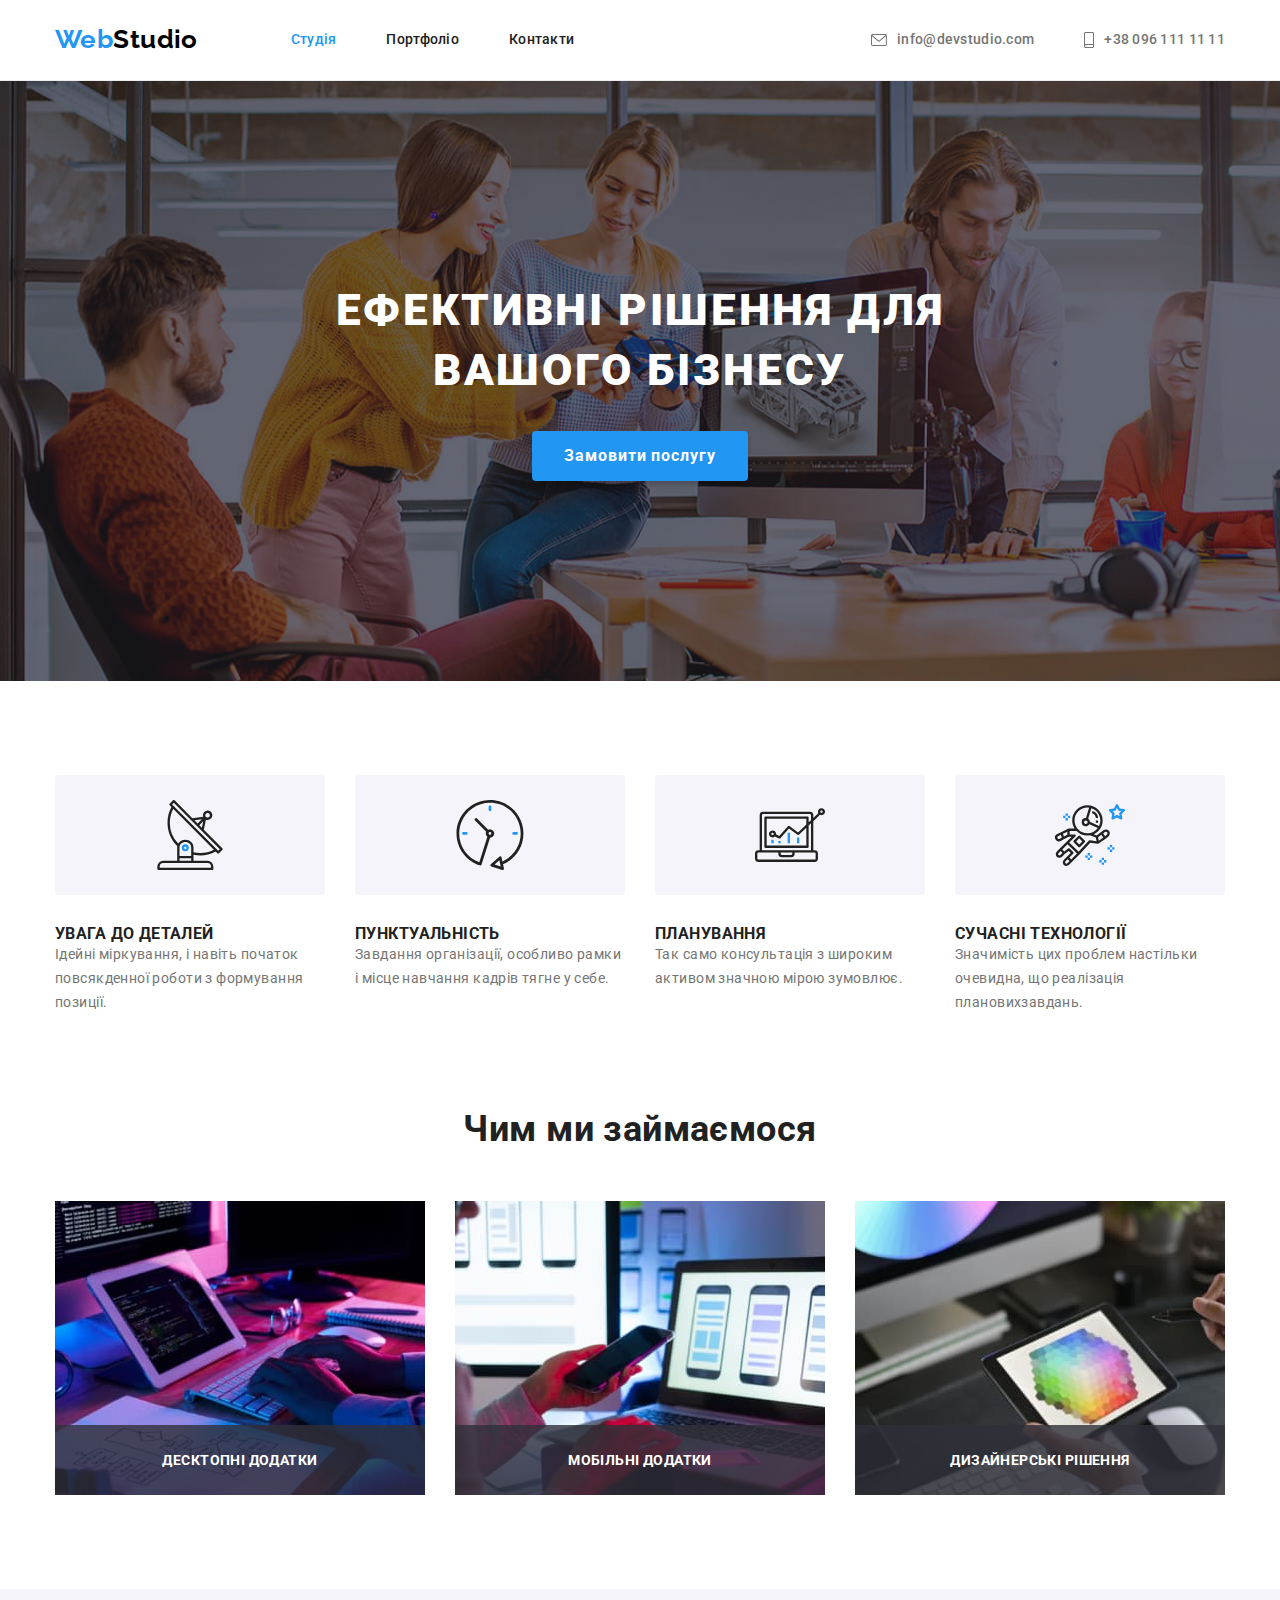
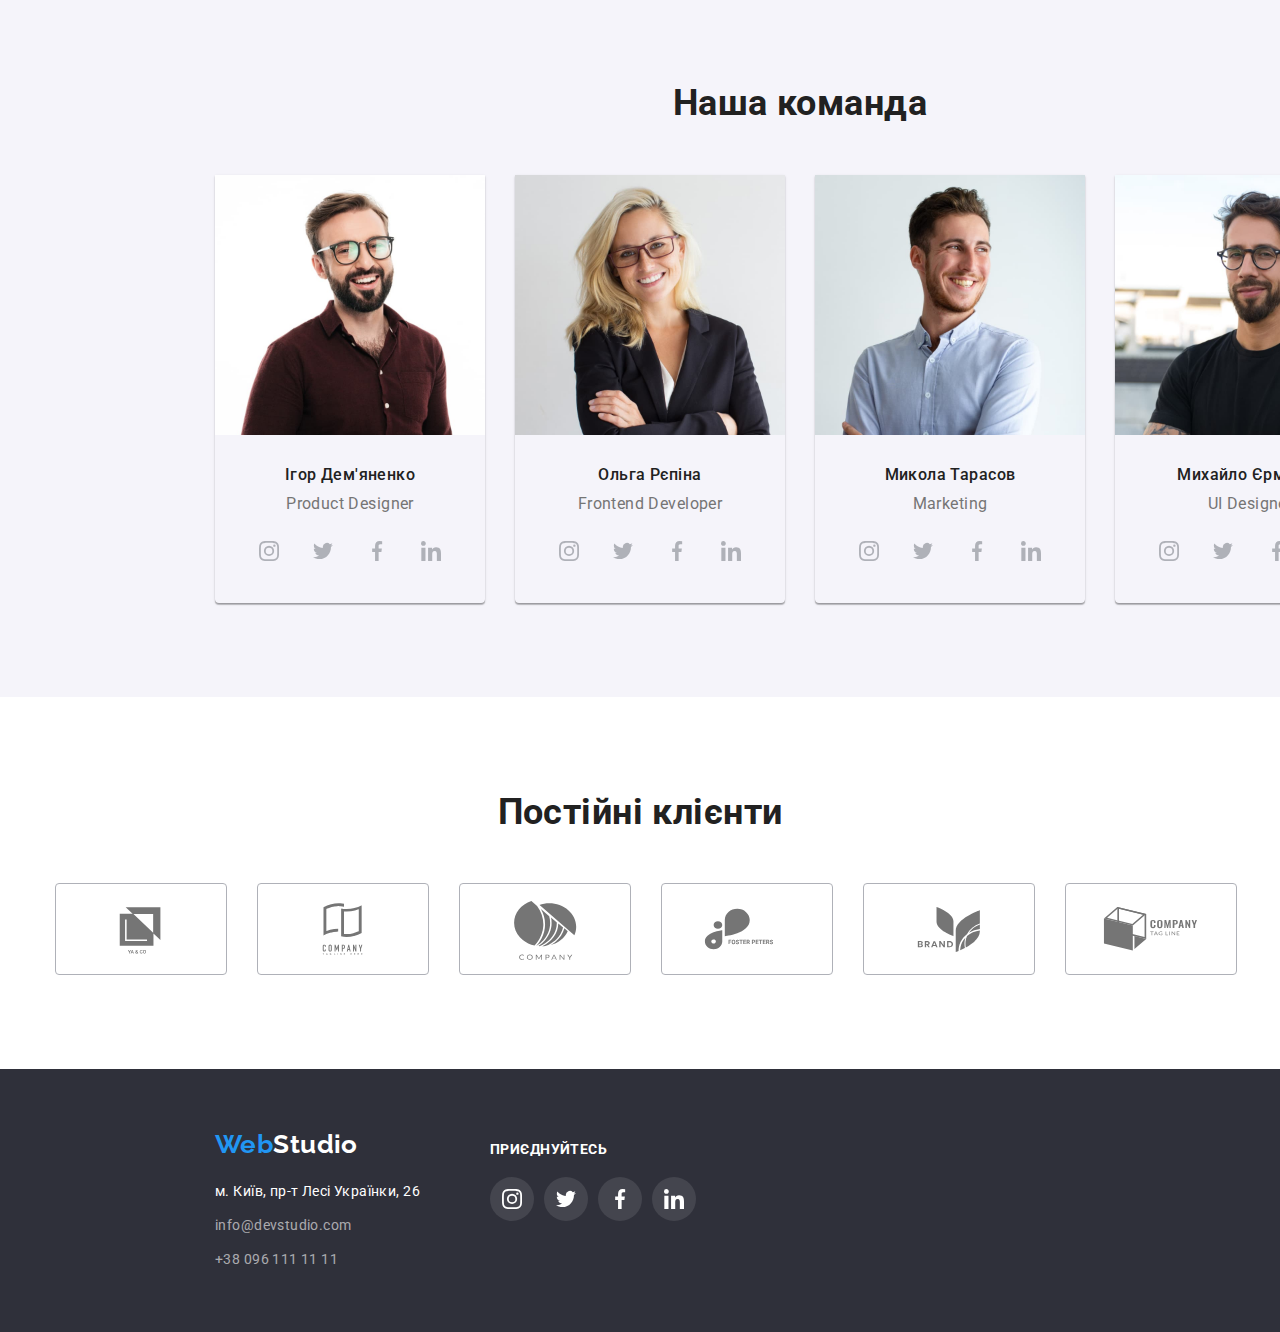
==== commit 47dd3a87: "створення позиціонування" ====
--- a/index.html
+++ b/index.html
@@ -135,6 +135,7 @@
               alt="створення дистопних додатків"
               width="370"
             />
+            <p class="text">Десктопні додатки</p>
           </li>
           <li class="item">
             <img
@@ -143,6 +144,7 @@
               alt="створення мобільних додатків"
               width="370"
             />
+            <p class="text">Мобільні додатки</p>
           </li>
           <li class="item">
             <img
@@ -151,6 +153,7 @@
               alt="виконання дизайнерських рішень"
               width="370"
             />
+            <p class="text">Дизайнерські рішення</p>
           </li>
         </ul>
       </section>
--- a/css/style.css
+++ b/css/style.css
@@ -119,7 +119,7 @@
   color: var(--hover-color);
 }
 
-.link.activ{
+.link.activ {
   color: var(--hover-color);
 }
 
@@ -177,7 +177,6 @@
   background-color: var(--background-footer-color);
 }
 
-
 .hero-title {
   width: 696px;
   margin: auto;
@@ -217,6 +216,7 @@
 }
 
 /* стиль заголовків секцій */
+
 .visually-hidden {
   position: absolute;
   white-space: nowrap;
@@ -292,8 +292,24 @@
 }
 
 .work-list .item {
+  position: relative;
   flex-basis: calc(100% / 3 - 30px);
   margin-left: 30px;
+}
+
+.work-list .text {
+  position: absolute;
+  width: 100%;
+  left: 0;
+  bottom: 0;
+  padding: 27px;
+  font-weight: 700;
+  font-size: 14px;
+  line-height: calc(16 / 14);
+  text-align: center;
+  text-transform: uppercase;
+  color: var(--auxiliary-text-color);
+  background: rgba(47, 48, 58, 0.8);
 }
 
 /* стиль секції команда */
@@ -478,7 +494,7 @@
   color: var(--auxiliary-text-color);
 }
 
-.social{
+.social {
   padding-top: 12px;
 }
 
@@ -528,9 +544,8 @@
 .filter-button:focus {
   color: var(--auxiliary-text-color);
   background-color: var(--hover-color);
-  box-shadow: 0px 3px 1px rgba(0, 0, 0, 0.1), 
-  0px 1px 2px rgba(0, 0, 0, 0.08), 
-  0px 2px 2px rgba(0, 0, 0, 0.12);
+  box-shadow: 0px 3px 1px rgba(0, 0, 0, 0.1), 0px 1px 2px rgba(0, 0, 0, 0.08),
+    0px 2px 2px rgba(0, 0, 0, 0.12);
 }
 
 .filter-list {
@@ -576,13 +591,37 @@
 
 .project-list .item:hover,
 .project-list .item:focus {
-  box-shadow: 0px 1px 1px rgba(0, 0, 0, 0.12), 
-  0px 4px 4px rgba(0, 0, 0, 0.06),
-  1px 4px 6px rgba(0, 0, 0, 0.16);
-}
-
-.item > .link {
+  box-shadow: 0px 1px 1px rgba(0, 0, 0, 0.12), 0px 4px 4px rgba(0, 0, 0, 0.06),
+    1px 4px 6px rgba(0, 0, 0, 0.16);
+}
+
+.project-link {
   text-decoration: none;
+}
+
+.project-link:hover .project-description{
+  transform: translateX(0);
+}
+
+.project-box {
+  position: relative;
+  overflow: hidden;
+}
+
+.project-description {
+  position: absolute;
+  width: 100%;
+  height: 100%;
+  top: 0;
+  left: 0;
+  transform: translateX(-100%);
+
+  padding: 63px 24px;
+
+  font-size: 18px;
+  line-height: calc(28 / 18);
+  color: var(--auxiliary-text-color);
+  background: rgba(33, 150, 243, 0.9);
 }
 
 .project-list .text {
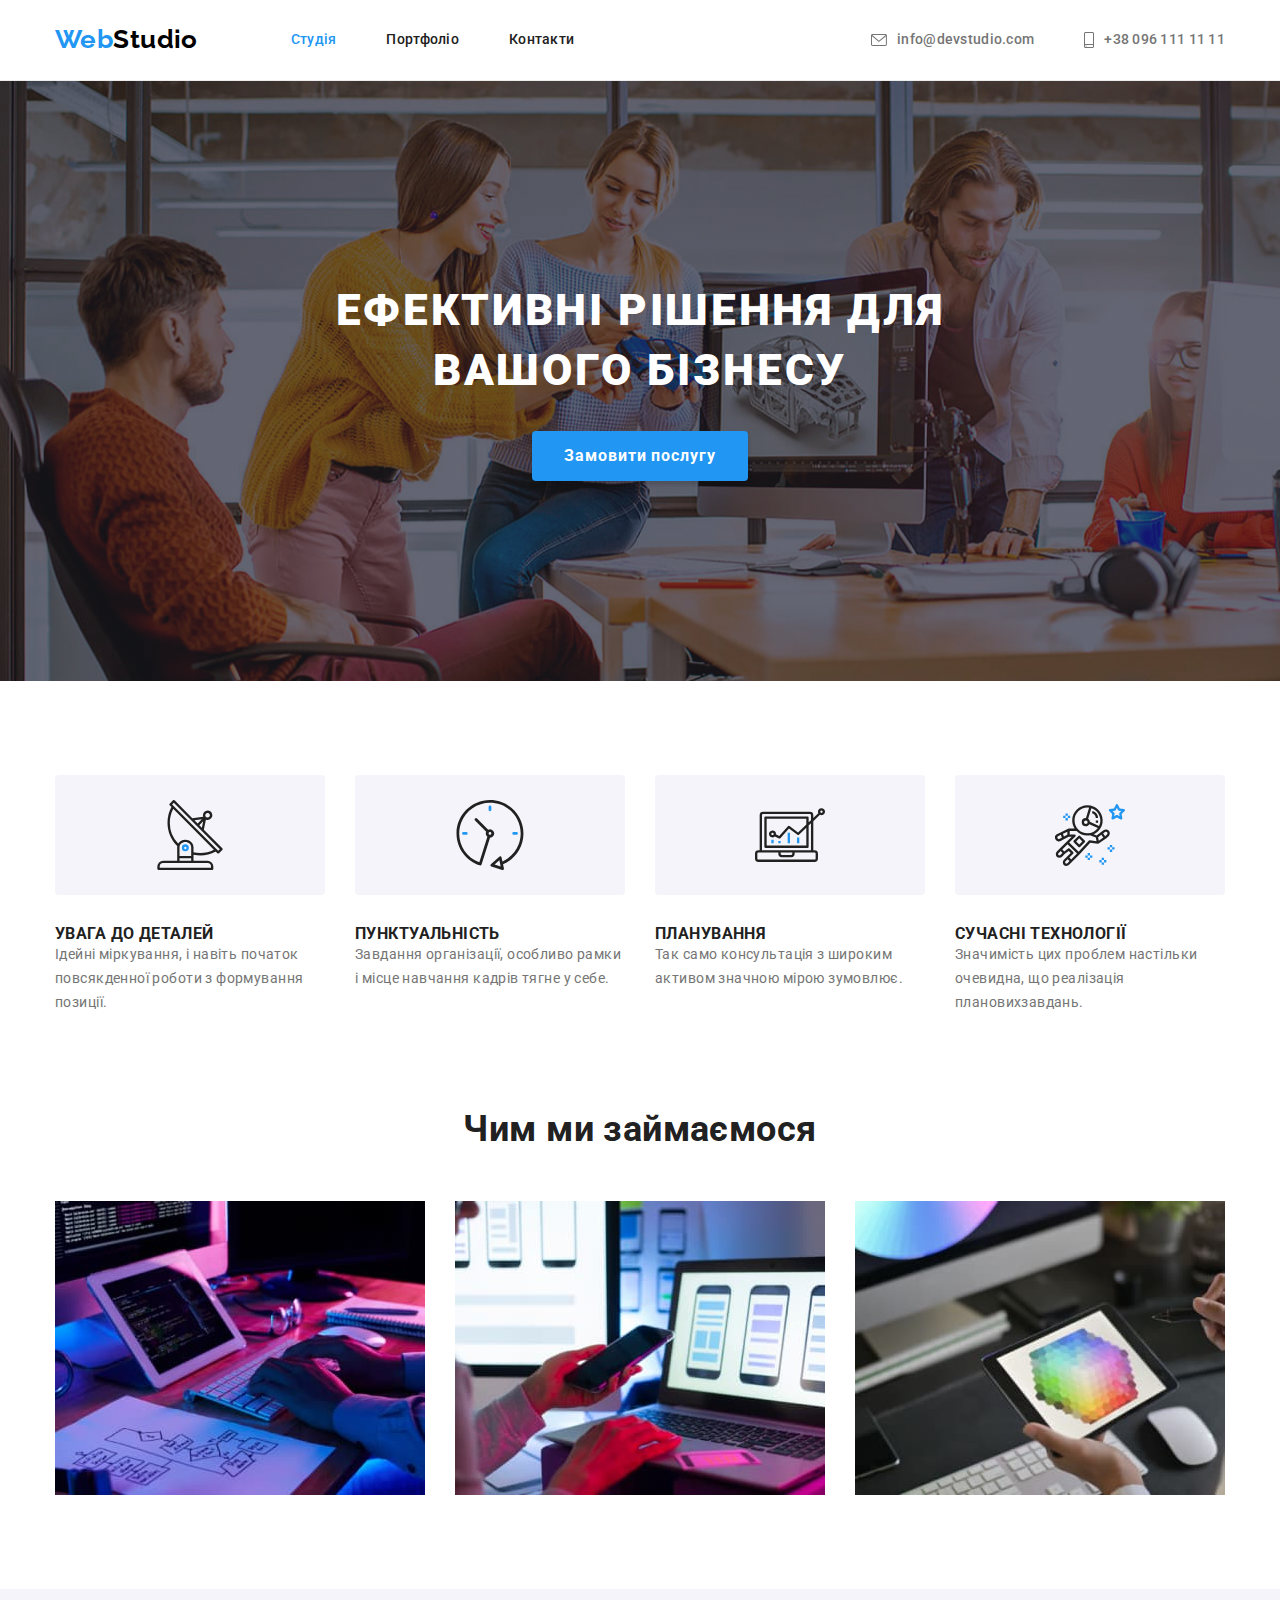
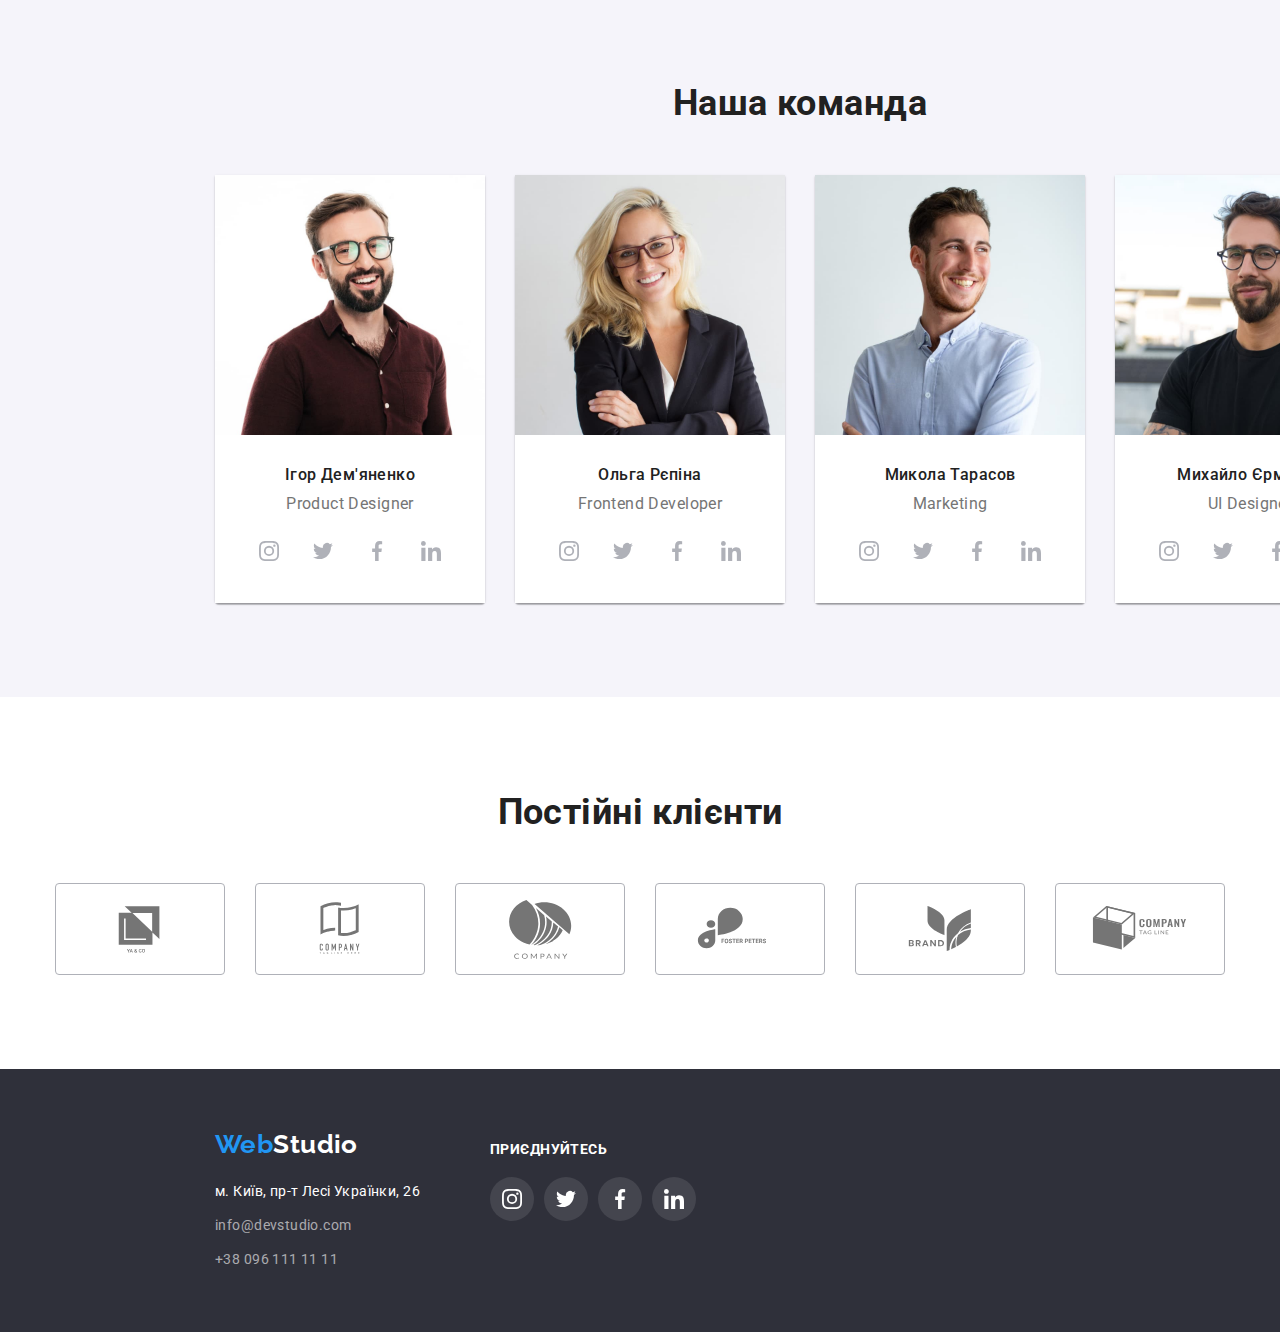
==== commit d34dbce0: "dbghfdktyyz" ====
--- a/index.html
+++ b/index.html
@@ -135,7 +135,6 @@
               alt="створення дистопних додатків"
               width="370"
             />
-            <p class="text">Десктопні додатки</p>
           </li>
           <li class="item">
             <img
@@ -144,7 +143,6 @@
               alt="створення мобільних додатків"
               width="370"
             />
-            <p class="text">Мобільні додатки</p>
           </li>
           <li class="item">
             <img
@@ -153,7 +151,6 @@
               alt="виконання дизайнерських рішень"
               width="370"
             />
-            <p class="text">Дизайнерські рішення</p>
           </li>
         </ul>
       </section>
--- a/css/style.css
+++ b/css/style.css
@@ -292,24 +292,8 @@
 }
 
 .work-list .item {
-  position: relative;
   flex-basis: calc(100% / 3 - 30px);
   margin-left: 30px;
-}
-
-.work-list .text {
-  position: absolute;
-  width: 100%;
-  left: 0;
-  bottom: 0;
-  padding: 27px;
-  font-weight: 700;
-  font-size: 14px;
-  line-height: calc(16 / 14);
-  text-align: center;
-  text-transform: uppercase;
-  color: var(--auxiliary-text-color);
-  background: rgba(47, 48, 58, 0.8);
 }
 
 /* стиль секції команда */
@@ -348,6 +332,7 @@
 
 .comand-box {
   padding: 30px 32px;
+  background-color: var(--auxiliary-text-color);
 }
 
 .comand-box .text {
@@ -403,26 +388,28 @@
 }
 
 .clients-item {
-  height: 92px;
-  padding: 16px 32px;
-  flex-basis: calc((100% -5 * 30) / 6);
-  list-style: none;
+  flex-basis: calc((100% - 5 * 30px) / 6);
+  list-style: none;
+}
+
+.clients-item:not(:last-child) {
+  margin-right: 30px;
+}
+
+.clients-link:hover,
+.clients-link:focus {
+  color: var(--hover-color);
+  border-color: var(--hover-color);
+}
+
+.clients-link {
+  display: flex;
+  justify-content: center;
+  padding: 15px 31px;
   border: 1px solid #afb1b8;
   border-radius: 4px;
-}
-
-.clients-item:not(:last-child) {
-  margin-right: 30px;
-}
-
-.clients-item:hover,
-.clients-item:focus {
-  color: var(--hover-color);
-  border-color: var(--hover-color);
-}
-
-.clients-link {
-  display: block;
+
+
   text-decoration: none;
   color: inherit;
 }
@@ -599,22 +586,7 @@
   text-decoration: none;
 }
 
-.project-link:hover .project-description{
-  transform: translateX(0);
-}
-
-.project-box {
-  position: relative;
-  overflow: hidden;
-}
-
 .project-description {
-  position: absolute;
-  width: 100%;
-  height: 100%;
-  top: 0;
-  left: 0;
-  transform: translateX(-100%);
 
   padding: 63px 24px;
 
